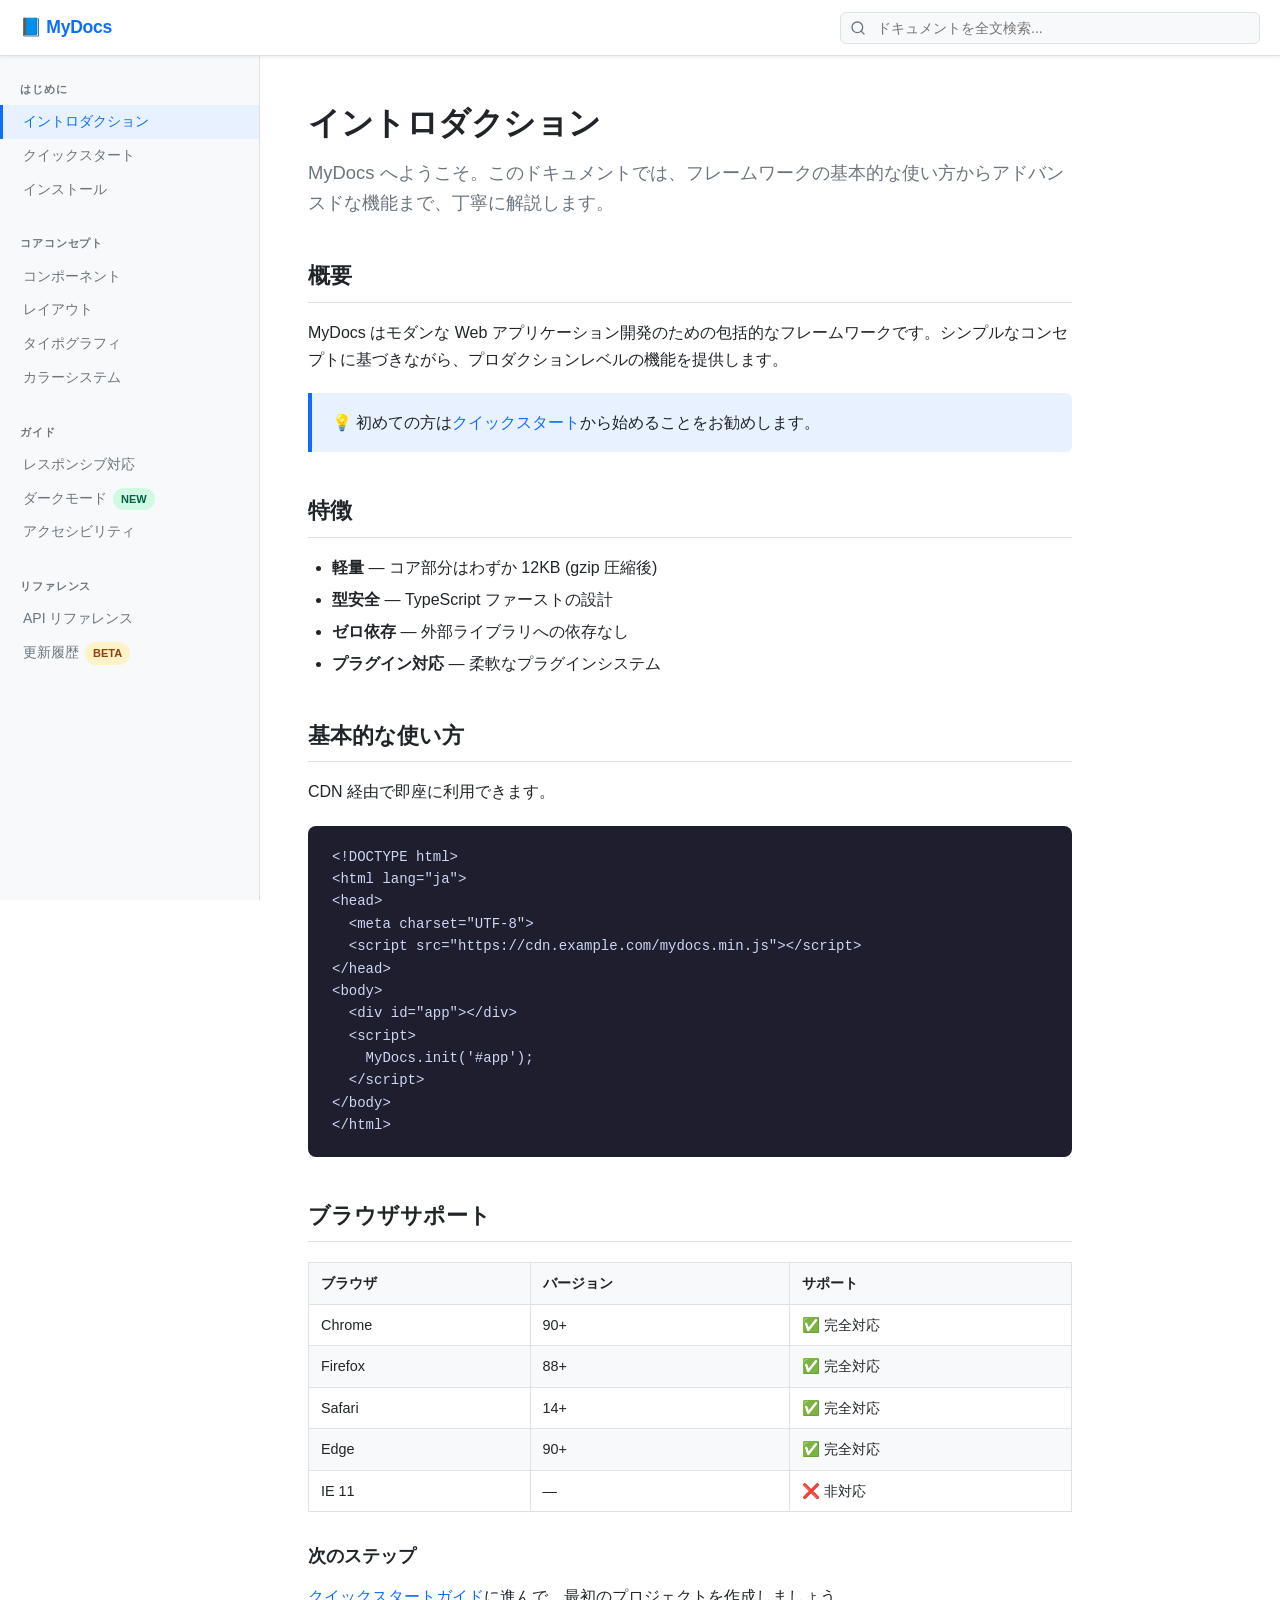
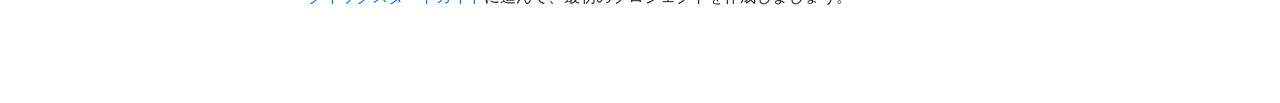
==== index.html @ c3c31c15 "index.html" ====
<!doctype html>
<html lang="ja">
  <head>
    <meta charset="UTF-8" />
    <meta name="viewport" content="width=device-width, initial-scale=1.0" />
    <title>ドキュメント</title>
    <style>
      *,
      *::before,
      *::after {
        box-sizing: border-box;
        margin: 0;
        padding: 0;
      }

      :root {
        --sidebar-width: 260px;
        --topbar-height: 56px;
        --color-bg: #ffffff;
        --color-bg-sidebar: #f8f9fa;
        --color-border: #dee2e6;
        --color-text: #212529;
        --color-text-muted: #6c757d;
        --color-accent: #0d6efd;
        --color-accent-light: #e7f1ff;
        --color-accent-hover: #0a58ca;
        --color-link: #0d6efd;
        --color-heading: #212529;
        --color-code-bg: #f1f3f5;
        --color-code-text: #d63384;
        --color-pre-bg: #1e1e2e;
        --color-pre-text: #cdd6f4;
        --color-blockquote-border: #0d6efd;
        --color-blockquote-bg: #e7f1ff;
        --shadow-sm: 0 1px 3px rgba(0, 0, 0, 0.08);
      }

      @media (prefers-color-scheme: dark) {
        :root {
          --color-bg: #1a1b1e;
          --color-bg-sidebar: #141517;
          --color-border: #2d2f33;
          --color-text: #c9d1d9;
          --color-text-muted: #8b949e;
          --color-accent: #4da3ff;
          --color-accent-light: #1c2d42;
          --color-accent-hover: #79bbff;
          --color-link: #4da3ff;
          --color-heading: #f0f6fc;
          --color-code-bg: #2d2f33;
          --color-code-text: #f778ba;
          --color-blockquote-border: #4da3ff;
          --color-blockquote-bg: #1c2d42;
        }
      }

      html {
        scroll-behavior: smooth;
      }

      body {
        font-family:
          -apple-system, BlinkMacSystemFont, "Segoe UI", Roboto,
          "Helvetica Neue", Arial, sans-serif;
        font-size: 16px;
        line-height: 1.7;
        color: var(--color-text);
        background: var(--color-bg);
      }

      /* ===== TOP NAV ===== */
      .topbar {
        position: fixed;
        top: 0;
        left: 0;
        right: 0;
        height: var(--topbar-height);
        background: var(--color-bg);
        border-bottom: 1px solid var(--color-border);
        display: flex;
        align-items: center;
        padding: 0 1.25rem;
        gap: 1rem;
        z-index: 1000;
        box-shadow: var(--shadow-sm);
      }

      .topbar-brand {
        font-size: 1.1rem;
        font-weight: 700;
        color: var(--color-accent);
        text-decoration: none;
        letter-spacing: -0.3px;
        white-space: nowrap;
      }

      .topbar-search {
        flex: 1;
        max-width: 420px;
        margin-left: auto;
        position: relative;
        display: flex;
        align-items: center;
        gap: 0;
      }

      .topbar-search input {
        width: 100%;
        height: 32px;
        padding: 0 12px 0 36px;
        border: 1px solid var(--color-border);
        border-radius: 6px;
        background: var(--color-bg-sidebar);
        color: var(--color-text);
        font-size: 14px;
        outline: none;
        transition: border-color 0.15s;
        box-sizing: border-box;
      }

      .topbar-search:has(#search-controls.visible) input {
        border-radius: 6px 0 0 6px;
      }

      .topbar-search input:focus {
        border-color: var(--color-accent);
      }

      .topbar-search > svg {
        position: absolute;
        left: 10px;
        top: 50%;
        transform: translateY(-50%);
        width: 16px;
        height: 16px;
        fill: none;
        stroke: var(--color-text-muted);
        stroke-width: 2;
        stroke-linecap: round;
        pointer-events: none;
      }

      .search-count {
        display: none;
        font-size: 12px;
        color: var(--color-text-muted);
        white-space: nowrap;
        padding: 0 8px;
        min-width: 64px;
        height: 32px;
        line-height: 32px;
        text-align: center;
        border-right: 1px solid var(--color-border);
        flex-shrink: 0;
      }

      .search-count.visible {
        display: flex;
        align-items: center;
        justify-content: center;
      }
      .search-count.no-match {
        color: #e74c3c;
      }

      .search-controls {
        display: none;
        flex-shrink: 0;
        align-items: center;
        border: 1px solid var(--color-border);
        border-left: none;
        border-radius: 0 6px 6px 0;
        background: var(--color-bg-sidebar);
        height: 32px;
        overflow: hidden;
      }

      .search-controls.visible {
        display: flex;
      }

      .search-nav-btn {
        background: none;
        border: none;
        cursor: pointer;
        color: var(--color-text-muted);
        width: 32px;
        min-width: 32px;
        max-width: 32px;
        height: 100%;
        display: flex;
        align-items: center;
        justify-content: center;
        flex-shrink: 0;
        box-sizing: border-box;
        transition:
          background 0.1s,
          color 0.1s;
      }

      .search-nav-btn:hover {
        background: var(--color-accent-light);
        color: var(--color-accent);
      }
      .search-nav-btn:disabled {
        opacity: 0.35;
        cursor: default;
      }
      .search-nav-btn:disabled:hover {
        background: none;
        color: var(--color-text-muted);
      }
      .search-nav-btn svg {
        width: 14px;
        height: 14px;
        display: block;
      }

      .search-clear-btn {
        background: none;
        border: none;
        cursor: pointer;
        color: var(--color-text-muted);
        width: 30px;
        height: 100%;
        display: flex;
        align-items: center;
        justify-content: center;
        flex-shrink: 0;
        transition:
          background 0.1s,
          color 0.1s;
      }

      .search-clear-btn:hover {
        background: var(--color-accent-light);
        color: var(--color-accent);
      }
      .search-clear-btn svg {
        width: 13px;
        height: 13px;
        display: block;
      }

      mark.search-hit {
        background: #fff176;
        color: #000;
        border-radius: 2px;
        padding: 0 1px;
      }

      mark.search-hit.current {
        background: #ff9800;
        color: #000;
        outline: 2px solid #e65100;
        outline-offset: 1px;
      }

      @media (prefers-color-scheme: dark) {
        mark.search-hit {
          background: #665c00;
          color: #ffe082;
        }
        mark.search-hit.current {
          background: #bf6000;
          color: #fff;
          outline-color: #ff9800;
        }
      }

      .hamburger {
        display: none;
        background: none;
        border: none;
        cursor: pointer;
        padding: 6px;
        color: var(--color-text);
        border-radius: 6px;
      }

      .hamburger:hover {
        background: var(--color-accent-light);
      }

      .hamburger svg {
        width: 22px;
        height: 22px;
        display: block;
      }

      /* ===== OVERLAY ===== */
      .overlay {
        display: none;
        position: fixed;
        inset: 0;
        background: rgba(0, 0, 0, 0.4);
        z-index: 899;
      }

      .overlay.active {
        display: block;
      }

      /* ===== LAYOUT ===== */
      .layout {
        display: flex;
        margin-top: var(--topbar-height);
        min-height: calc(100vh - var(--topbar-height));
      }

      /* ===== SIDEBAR ===== */
      .sidebar {
        width: var(--sidebar-width);
        flex-shrink: 0;
        position: fixed;
        top: var(--topbar-height);
        bottom: 0;
        left: 0;
        overflow-y: auto;
        background: var(--color-bg-sidebar);
        border-right: 1px solid var(--color-border);
        padding: 1.5rem 0 2rem;
        z-index: 900;
        transition: transform 0.25s ease;
      }

      .sidebar::-webkit-scrollbar {
        width: 4px;
      }
      .sidebar::-webkit-scrollbar-thumb {
        background: var(--color-border);
        border-radius: 4px;
      }

      .sidebar-section {
        margin-bottom: 1.75rem;
      }

      .sidebar-title {
        font-size: 11px;
        font-weight: 700;
        letter-spacing: 0.08em;
        text-transform: uppercase;
        color: var(--color-text-muted);
        padding: 0 1.25rem;
        margin-bottom: 0.4rem;
      }

      .sidebar-nav {
        list-style: none;
      }

      .sidebar-nav a {
        display: block;
        padding: 5px 1.25rem;
        font-size: 14px;
        color: var(--color-text-muted);
        text-decoration: none;
        border-left: 3px solid transparent;
        transition:
          color 0.12s,
          background 0.12s,
          border-color 0.12s;
      }

      .sidebar-nav a:hover {
        color: var(--color-text);
        background: rgba(13, 110, 253, 0.06);
      }

      .sidebar-nav a.active {
        color: var(--color-accent);
        border-left-color: var(--color-accent);
        background: var(--color-accent-light);
        font-weight: 500;
      }

      /* ===== MAIN CONTENT ===== */
      .main {
        margin-left: var(--sidebar-width);
        flex: 1;
        min-width: 0;
        padding: 2.5rem 3rem 4rem;
        max-width: 860px;
      }

      /* ===== CONTENT TYPOGRAPHY ===== */
      .content h1 {
        font-size: 2rem;
        font-weight: 700;
        color: var(--color-heading);
        margin-bottom: 0.5rem;
        letter-spacing: -0.5px;
      }

      .content .lead {
        font-size: 1.15rem;
        color: var(--color-text-muted);
        margin-bottom: 2rem;
        line-height: 1.6;
      }

      .content h2 {
        font-size: 1.4rem;
        font-weight: 700;
        color: var(--color-heading);
        margin-top: 2.5rem;
        margin-bottom: 1rem;
        padding-bottom: 0.4rem;
        border-bottom: 1px solid var(--color-border);
      }

      .content h3 {
        font-size: 1.15rem;
        font-weight: 600;
        color: var(--color-heading);
        margin-top: 1.75rem;
        margin-bottom: 0.75rem;
      }

      .content p {
        margin-bottom: 1rem;
      }

      .content a {
        color: var(--color-link);
        text-decoration: none;
      }

      .content a:hover {
        text-decoration: underline;
      }

      .content code {
        font-family:
          "SFMono-Regular", Consolas, "Liberation Mono", Menlo, monospace;
        font-size: 0.875em;
        background: var(--color-code-bg);
        color: var(--color-code-text);
        padding: 2px 5px;
        border-radius: 4px;
      }

      .content pre {
        background: var(--color-pre-bg);
        color: var(--color-pre-text);
        border-radius: 8px;
        padding: 1.25rem 1.5rem;
        overflow-x: auto;
        margin: 1.25rem 0;
        font-size: 0.875rem;
        line-height: 1.6;
      }

      .content pre code {
        background: none;
        color: inherit;
        padding: 0;
        font-size: inherit;
      }

      .content ul,
      .content ol {
        padding-left: 1.5rem;
        margin-bottom: 1rem;
      }

      .content li {
        margin-bottom: 0.3rem;
      }

      .content blockquote {
        border-left: 4px solid var(--color-blockquote-border);
        background: var(--color-blockquote-bg);
        padding: 1rem 1.25rem;
        border-radius: 0 6px 6px 0;
        margin: 1.25rem 0;
        color: var(--color-text);
      }

      .content table {
        width: 100%;
        border-collapse: collapse;
        margin: 1.25rem 0;
        font-size: 0.9rem;
      }

      .content th {
        background: var(--color-bg-sidebar);
        border: 1px solid var(--color-border);
        padding: 8px 12px;
        text-align: left;
        font-weight: 600;
      }

      .content td {
        border: 1px solid var(--color-border);
        padding: 8px 12px;
      }

      .content tr:nth-child(even) td {
        background: var(--color-bg-sidebar);
      }

      .badge {
        display: inline-block;
        font-size: 11px;
        font-weight: 700;
        padding: 2px 8px;
        border-radius: 20px;
        vertical-align: middle;
        margin-left: 6px;
      }

      .badge-new {
        background: #d1fae5;
        color: #065f46;
      }
      .badge-beta {
        background: #fef3c7;
        color: #92400e;
      }
      .badge-deprecated {
        background: #fee2e2;
        color: #991b1b;
      }

      @media (prefers-color-scheme: dark) {
        .badge-new {
          background: #064e3b;
          color: #6ee7b7;
        }
        .badge-beta {
          background: #78350f;
          color: #fcd34d;
        }
        .badge-deprecated {
          background: #7f1d1d;
          color: #fca5a5;
        }
      }

      /* ===== ARTICLE SECTIONS ===== */
      .article-section {
        display: none;
      }
      .article-section.active {
        display: block;
      }

      /* ===== RESPONSIVE ===== */
      @media (max-width: 992px) {
        .main {
          padding: 2rem 1.5rem 3rem;
        }
      }

      @media (max-width: 768px) {
        .hamburger {
          display: flex;
        }

        .sidebar {
          transform: translateX(-100%);
        }

        .sidebar.open {
          transform: translateX(0);
          box-shadow: 4px 0 20px rgba(0, 0, 0, 0.15);
        }

        .main {
          margin-left: 0;
          padding: 1.5rem 1.25rem 3rem;
        }

        .topbar-search {
          display: none;
        }

        .content h1 {
          font-size: 1.6rem;
        }
      }

      /* ===== SCROLL TO TOP ===== */
      .scroll-top {
        position: fixed;
        bottom: 2rem;
        right: 2rem;
        width: 40px;
        height: 40px;
        background: var(--color-accent);
        color: #fff;
        border: none;
        border-radius: 50%;
        cursor: pointer;
        display: flex;
        align-items: center;
        justify-content: center;
        opacity: 0;
        pointer-events: none;
        transition: opacity 0.2s;
        z-index: 500;
      }

      .scroll-top.visible {
        opacity: 1;
        pointer-events: auto;
      }
      .scroll-top:hover {
        background: var(--color-accent-hover);
      }
      .scroll-top svg {
        width: 18px;
        height: 18px;
      }
    </style>
  </head>
  <body>
    <!-- TOP NAV -->
    <header class="topbar">
      <button class="hamburger" id="hamburger" aria-label="メニューを開く">
        <svg
          viewBox="0 0 24 24"
          fill="none"
          stroke="currentColor"
          stroke-width="2"
          stroke-linecap="round"
        >
          <line x1="3" y1="6" x2="21" y2="6" />
          <line x1="3" y1="12" x2="21" y2="12" />
          <line x1="3" y1="18" x2="21" y2="18" />
        </svg>
      </button>
      <a
        href="#"
        class="topbar-brand"
        onclick="
          navigate('introduction');
          return false;
        "
        >📘 MyDocs</a
      >
      <div class="topbar-search">
        <svg viewBox="0 0 24 24">
          <circle cx="11" cy="11" r="8" />
          <line x1="21" y1="21" x2="16.65" y2="16.65" />
        </svg>
        <input
          type="text"
          placeholder="ドキュメントを全文検索..."
          id="search-input"
          autocomplete="off"
        />
        <div class="search-controls" id="search-controls">
          <span class="search-count" id="search-count"></span>
          <button class="search-nav-btn" id="search-prev" title="前へ" disabled>
            <svg
              viewBox="0 0 24 24"
              fill="none"
              stroke="currentColor"
              stroke-width="2.5"
              stroke-linecap="round"
              stroke-linejoin="round"
            >
              <polyline points="15 18 9 12 15 6" />
            </svg>
          </button>
          <span
            style="
              width: 1px;
              background: var(--color-border);
              align-self: stretch;
              flex-shrink: 0;
            "
          ></span>
          <button class="search-nav-btn" id="search-next" title="次へ" disabled>
            <svg
              viewBox="0 0 24 24"
              fill="none"
              stroke="currentColor"
              stroke-width="2.5"
              stroke-linecap="round"
              stroke-linejoin="round"
            >
              <polyline points="9 18 15 12 9 6" />
            </svg>
          </button>
          <button class="search-clear-btn" id="search-clear" title="クリア">
            <svg
              viewBox="0 0 24 24"
              fill="none"
              stroke="currentColor"
              stroke-width="2.5"
              stroke-linecap="round"
            >
              <line x1="18" y1="6" x2="6" y2="18" />
              <line x1="6" y1="6" x2="18" y2="18" />
            </svg>
          </button>
        </div>
      </div>
    </header>

    <div class="overlay" id="overlay"></div>

    <div class="layout">
      <!-- SIDEBAR -->
      <aside class="sidebar" id="sidebar">
        <div class="sidebar-section">
          <div class="sidebar-title">はじめに</div>
          <ul class="sidebar-nav" id="nav">
            <li>
              <a href="#" data-page="introduction" class="active"
                >イントロダクション</a
              >
            </li>
            <li><a href="#" data-page="quickstart">クイックスタート</a></li>
            <li><a href="#" data-page="installation">インストール</a></li>
          </ul>
        </div>

        <div class="sidebar-section">
          <div class="sidebar-title">コアコンセプト</div>
          <ul class="sidebar-nav">
            <li><a href="#" data-page="components">コンポーネント</a></li>
            <li><a href="#" data-page="layout">レイアウト</a></li>
            <li><a href="#" data-page="typography">タイポグラフィ</a></li>
            <li><a href="#" data-page="colors">カラーシステム</a></li>
          </ul>
        </div>

        <div class="sidebar-section">
          <div class="sidebar-title">ガイド</div>
          <ul class="sidebar-nav">
            <li><a href="#" data-page="responsive">レスポンシブ対応</a></li>
            <li>
              <a href="#" data-page="darkmode"
                >ダークモード<span class="badge badge-new">NEW</span></a
              >
            </li>
            <li><a href="#" data-page="accessibility">アクセシビリティ</a></li>
          </ul>
        </div>

        <div class="sidebar-section">
          <div class="sidebar-title">リファレンス</div>
          <ul class="sidebar-nav">
            <li><a href="#" data-page="api">API リファレンス</a></li>
            <li>
              <a href="#" data-page="changelog"
                >更新履歴<span class="badge badge-beta">BETA</span></a
              >
            </li>
          </ul>
        </div>
      </aside>

      <!-- MAIN CONTENT -->
      <main class="main">
        <div class="content">
          <!-- イントロダクション -->
          <div class="article-section active" id="page-introduction">
            <h1>イントロダクション</h1>
            <p class="lead">
              MyDocs
              へようこそ。このドキュメントでは、フレームワークの基本的な使い方からアドバンスドな機能まで、丁寧に解説します。
            </p>

            <h2>概要</h2>
            <p>
              MyDocs はモダンな Web
              アプリケーション開発のための包括的なフレームワークです。シンプルなコンセプトに基づきながら、プロダクションレベルの機能を提供します。
            </p>
            <blockquote>
              💡 初めての方は<a href="#" data-link="quickstart"
                >クイックスタート</a
              >から始めることをお勧めします。
            </blockquote>

            <h2>特徴</h2>
            <ul>
              <li>
                <strong>軽量</strong> — コア部分はわずか 12KB (gzip 圧縮後)
              </li>
              <li><strong>型安全</strong> — TypeScript ファーストの設計</li>
              <li><strong>ゼロ依存</strong> — 外部ライブラリへの依存なし</li>
              <li>
                <strong>プラグイン対応</strong> — 柔軟なプラグインシステム
              </li>
            </ul>

            <h2>基本的な使い方</h2>
            <p>CDN 経由で即座に利用できます。</p>
            <pre><code>&lt;!DOCTYPE html&gt;
&lt;html lang="ja"&gt;
&lt;head&gt;
  &lt;meta charset="UTF-8"&gt;
  &lt;script src="https://cdn.example.com/mydocs.min.js"&gt;&lt;/script&gt;
&lt;/head&gt;
&lt;body&gt;
  &lt;div id="app"&gt;&lt;/div&gt;
  &lt;script&gt;
    MyDocs.init('#app');
  &lt;/script&gt;
&lt;/body&gt;
&lt;/html&gt;</code></pre>

            <h2>ブラウザサポート</h2>
            <table>
              <thead>
                <tr>
                  <th>ブラウザ</th>
                  <th>バージョン</th>
                  <th>サポート</th>
                </tr>
              </thead>
              <tbody>
                <tr>
                  <td>Chrome</td>
                  <td>90+</td>
                  <td>✅ 完全対応</td>
                </tr>
                <tr>
                  <td>Firefox</td>
                  <td>88+</td>
                  <td>✅ 完全対応</td>
                </tr>
                <tr>
                  <td>Safari</td>
                  <td>14+</td>
                  <td>✅ 完全対応</td>
                </tr>
                <tr>
                  <td>Edge</td>
                  <td>90+</td>
                  <td>✅ 完全対応</td>
                </tr>
                <tr>
                  <td>IE 11</td>
                  <td>—</td>
                  <td>❌ 非対応</td>
                </tr>
              </tbody>
            </table>

            <h3>次のステップ</h3>
            <p>
              <a href="#" data-link="quickstart">クイックスタートガイド</a
              >に進んで、最初のプロジェクトを作成しましょう。
            </p>
          </div>

          <!-- クイックスタート -->
          <div class="article-section" id="page-quickstart">
            <h1>クイックスタート</h1>
            <p class="lead">5分で最初のアプリを動かしましょう。</p>

            <h2>Step 1: インストール</h2>
            <pre><code>npm install mydocs</code></pre>

            <h2>Step 2: 初期化</h2>
            <pre><code>import { MyDocs } from 'mydocs';

const app = new MyDocs({
  target: '#app',
  theme: 'light',
  debug: false,
});</code></pre>

            <h2>Step 3: 動作確認</h2>
            <p>
              ブラウザで <code>http://localhost:3000</code> を開いてください。
            </p>
            <blockquote>
              🎉 おめでとうございます！最初のアプリが完成しました。
            </blockquote>
          </div>

          <!-- インストール -->
          <div class="article-section" id="page-installation">
            <h1>インストール</h1>
            <p class="lead">複数の方法でインストールできます。</p>

            <h2>npm / yarn / pnpm</h2>
            <pre><code># npm
npm install mydocs

# yarn
yarn add mydocs

# pnpm
pnpm add mydocs</code></pre>

            <h2>CDN</h2>
            <pre><code>&lt;script src="https://cdn.example.com/<a href="/cdn-cgi/l/email-protection" class="__cf_email__" data-cfemail="e38e9a878c8090a3d1cdd3cdd3">[email&#160;protected]</a>/dist/mydocs.min.js"&gt;&lt;/script&gt;</code></pre>

            <h2>動作要件</h2>
            <ul>
              <li>Node.js 18.0 以上</li>
              <li>npm 9.0 以上 / yarn 3.0 以上</li>
            </ul>
          </div>

          <!-- コンポーネント -->
          <div class="article-section" id="page-components">
            <h1>コンポーネント</h1>
            <p class="lead">再利用可能な UI コンポーネント群を紹介します。</p>

            <h2>Button</h2>
            <pre><code>&lt;MyButton variant="primary" size="md"&gt;クリック&lt;/MyButton&gt;</code></pre>

            <h2>Card</h2>
            <pre><code>&lt;MyCard title="タイトル" shadow&gt;
  コンテンツ
&lt;/MyCard&gt;</code></pre>
          </div>

          <!-- レイアウト -->
          <div class="article-section" id="page-layout">
            <h1>レイアウト</h1>
            <p class="lead">
              フレキシブルなグリッドシステムで柔軟なレイアウトを実現します。
            </p>

            <h2>グリッド</h2>
            <p>12カラムのグリッドシステムを採用しています。</p>
            <pre><code>&lt;Grid cols={12} gap={4}&gt;
  &lt;Col span={6}&gt;左&lt;/Col&gt;
  &lt;Col span={6}&gt;右&lt;/Col&gt;
&lt;/Grid&gt;</code></pre>

            <h2>Flexbox ユーティリティ</h2>
            <pre><code>&lt;Flex align="center" justify="between"&gt;
  ...
&lt;/Flex&gt;</code></pre>
          </div>

          <!-- タイポグラフィ -->
          <div class="article-section" id="page-typography">
            <h1>タイポグラフィ</h1>
            <p class="lead">読みやすく美しいタイポグラフィシステムです。</p>

            <h2>見出し</h2>
            <p>
              <code>h1</code> から
              <code>h6</code> まで、一貫したスケールが設定されています。
            </p>

            <h2>フォントサイズ</h2>
            <table>
              <thead>
                <tr>
                  <th>クラス</th>
                  <th>サイズ</th>
                </tr>
              </thead>
              <tbody>
                <tr>
                  <td><code>text-xs</code></td>
                  <td>12px</td>
                </tr>
                <tr>
                  <td><code>text-sm</code></td>
                  <td>14px</td>
                </tr>
                <tr>
                  <td><code>text-base</code></td>
                  <td>16px</td>
                </tr>
                <tr>
                  <td><code>text-lg</code></td>
                  <td>18px</td>
                </tr>
                <tr>
                  <td><code>text-xl</code></td>
                  <td>20px</td>
                </tr>
              </tbody>
            </table>
          </div>

          <!-- カラーシステム -->
          <div class="article-section" id="page-colors">
            <h1>カラーシステム</h1>
            <p class="lead">一貫性のあるデザインを実現するカラーパレット。</p>

            <h2>プライマリカラー</h2>
            <ul>
              <li><code>primary</code> — メインアクションに使用</li>
              <li><code>secondary</code> — サブアクションに使用</li>
              <li><code>accent</code> — 強調表示に使用</li>
            </ul>

            <h2>セマンティックカラー</h2>
            <ul>
              <li><code>success</code> — 成功・完了の状態</li>
              <li><code>warning</code> — 注意が必要な状態</li>
              <li><code>danger</code> — エラー・危険な状態</li>
              <li><code>info</code> — 情報・通知</li>
            </ul>
          </div>

          <!-- レスポンシブ -->
          <div class="article-section" id="page-responsive">
            <h1>レスポンシブ対応</h1>
            <p class="lead">
              モバイルファーストのブレークポイントシステムで、あらゆるデバイスに対応します。
            </p>

            <h2>ブレークポイント</h2>
            <table>
              <thead>
                <tr>
                  <th>名前</th>
                  <th>幅</th>
                  <th>接頭辞</th>
                </tr>
              </thead>
              <tbody>
                <tr>
                  <td>xs</td>
                  <td>〜 479px</td>
                  <td>—</td>
                </tr>
                <tr>
                  <td>sm</td>
                  <td>480px〜</td>
                  <td><code>sm:</code></td>
                </tr>
                <tr>
                  <td>md</td>
                  <td>768px〜</td>
                  <td><code>md:</code></td>
                </tr>
                <tr>
                  <td>lg</td>
                  <td>1024px〜</td>
                  <td><code>lg:</code></td>
                </tr>
                <tr>
                  <td>xl</td>
                  <td>1280px〜</td>
                  <td><code>xl:</code></td>
                </tr>
              </tbody>
            </table>

            <h2>使用例</h2>
            <pre><code>&lt;div class="w-full md:w-1/2 lg:w-1/3"&gt;
  レスポンシブなカラム
&lt;/div&gt;</code></pre>
          </div>

          <!-- ダークモード -->
          <div class="article-section" id="page-darkmode">
            <h1>ダークモード <span class="badge badge-new">NEW</span></h1>
            <p class="lead">OS 設定と連動したダークモードをサポートします。</p>

            <h2>自動切り替え</h2>
            <p>
              <code>prefers-color-scheme</code> メディアクエリを使って、OS
              の設定に自動的に追従します。
            </p>
            <pre><code>@media (prefers-color-scheme: dark) {
  :root {
    --color-bg: #1a1b1e;
    --color-text: #c9d1d9;
  }
}</code></pre>

            <h2>手動切り替え</h2>
            <pre><code>MyDocs.setTheme('dark');  // ダーク
MyDocs.setTheme('light'); // ライト
MyDocs.setTheme('auto');  // OS 設定に追従</code></pre>
          </div>

          <!-- アクセシビリティ -->
          <div class="article-section" id="page-accessibility">
            <h1>アクセシビリティ</h1>
            <p class="lead">
              WCAG 2.1 AA 準拠のアクセシブルなコンポーネントを提供します。
            </p>

            <h2>キーボードナビゲーション</h2>
            <p>すべてのインタラクティブ要素はキーボードで操作できます。</p>

            <h2>ARIA 属性</h2>
            <pre><code>&lt;button aria-label="閉じる" aria-expanded="false"&gt;
  &lt;Icon name="close" aria-hidden="true" /&gt;
&lt;/button&gt;</code></pre>

            <h2>フォーカス管理</h2>
            <p>
              モーダルやドロワーを開いた際に、適切なフォーカス管理が自動的に行われます。
            </p>
          </div>

          <!-- API リファレンス -->
          <div class="article-section" id="page-api">
            <h1>API リファレンス</h1>
            <p class="lead">全 API の詳細なリファレンスです。</p>

            <h2><code>MyDocs.init(selector, options)</code></h2>
            <p>アプリケーションを初期化します。</p>
            <table>
              <thead>
                <tr>
                  <th>パラメータ</th>
                  <th>型</th>
                  <th>説明</th>
                </tr>
              </thead>
              <tbody>
                <tr>
                  <td><code>selector</code></td>
                  <td><code>string</code></td>
                  <td>マウント先の CSS セレクタ</td>
                </tr>
                <tr>
                  <td><code>options</code></td>
                  <td><code>Options</code></td>
                  <td>設定オブジェクト（任意）</td>
                </tr>
              </tbody>
            </table>

            <h2><code>MyDocs.setTheme(theme)</code></h2>
            <p>テーマを変更します。</p>
            <pre><code>MyDocs.setTheme('dark' | 'light' | 'auto')</code></pre>

            <h2><code>MyDocs.destroy()</code></h2>
            <p>インスタンスを破棄し、イベントリスナーを解除します。</p>
          </div>

          <!-- 更新履歴 -->
          <div class="article-section" id="page-changelog">
            <h1>更新履歴 <span class="badge badge-beta">BETA</span></h1>
            <p class="lead">バージョンごとの変更内容をまとめています。</p>

            <h2>v2.1.0 — 2025-03-15</h2>
            <ul>
              <li>ダークモードの自動切り替えに対応</li>
              <li><code>setTheme()</code> API を追加</li>
              <li>パフォーマンスを 20% 改善</li>
            </ul>

            <h2>v2.0.0 — 2025-01-10</h2>
            <ul>
              <li>TypeScript 完全対応</li>
              <li>プラグインシステムの刷新</li>
              <li>IE 11 サポートを終了</li>
            </ul>

            <h2>v1.9.3 — 2024-11-22</h2>
            <ul>
              <li>セキュリティパッチの適用</li>
              <li>バグ修正 3件</li>
            </ul>
          </div>
        </div>
        <!-- /.content -->
      </main>
    </div>

    <!-- スクロールトップボタン -->
    <button class="scroll-top" id="scroll-top" aria-label="ページトップへ">
      <svg
        viewBox="0 0 24 24"
        fill="none"
        stroke="currentColor"
        stroke-width="2.5"
        stroke-linecap="round"
        stroke-linejoin="round"
      >
        <polyline points="18 15 12 9 6 15" />
      </svg>
    </button>

    <script>
      const sidebar = document.getElementById("sidebar");
      const overlay = document.getElementById("overlay");
      const hamburger = document.getElementById("hamburger");
      const scrollTopBtn = document.getElementById("scroll-top");
      const searchInput = document.getElementById("search-input");
      const searchControls = document.getElementById("search-controls");
      const searchCount = document.getElementById("search-count");
      const searchPrev = document.getElementById("search-prev");
      const searchNext = document.getElementById("search-next");
      const searchClear = document.getElementById("search-clear");

      // ===== ハンバーガーメニュー =====
      hamburger.addEventListener("click", () => {
        sidebar.classList.toggle("open");
        overlay.classList.toggle("active");
      });

      overlay.addEventListener("click", closeSidebar);

      function closeSidebar() {
        sidebar.classList.remove("open");
        overlay.classList.remove("active");
      }

      // ===== 各ページの元HTMLを保存 =====
      const pageOriginals = {};
      document.querySelectorAll(".article-section").forEach((sec) => {
        pageOriginals[sec.id] = sec.innerHTML;
      });

      // ===== ナビゲーション =====
      function navigate(page) {
        clearSearch();
        document
          .querySelectorAll(".article-section")
          .forEach((s) => s.classList.remove("active"));
        document
          .querySelectorAll(".sidebar-nav a")
          .forEach((a) => a.classList.remove("active"));
        const section = document.getElementById("page-" + page);
        if (section) section.classList.add("active");
        const link = document.querySelector(
          '.sidebar-nav a[data-page="' + page + '"]',
        );
        if (link) link.classList.add("active");
        window.scrollTo({ top: 0, behavior: "smooth" });
        closeSidebar();
      }

      document.addEventListener("click", (e) => {
        if (e.target.closest("#search-controls")) return;
        const link = e.target.closest("[data-page]");
        if (link) {
          e.preventDefault();
          navigate(link.dataset.page);
          return;
        }
        const inlineLink = e.target.closest("[data-link]");
        if (inlineLink) {
          e.preventDefault();
          navigate(inlineLink.dataset.link);
        }
      });

      // ===== スクロールトップ =====
      window.addEventListener("scroll", () => {
        scrollTopBtn.classList.toggle("visible", window.scrollY > 300);
      });
      scrollTopBtn.addEventListener("click", () => {
        window.scrollTo({ top: 0, behavior: "smooth" });
      });

      // ===== 全文検索 =====
      let allHits = [];
      let currentHit = -1;

      function escapeRegex(str) {
        return str.replace(/[.*+?^${}()|[\]\\]/g, "\\$&");
      }

      function highlightInNode(node, regex) {
        if (node.nodeType === Node.TEXT_NODE) {
          const text = node.textContent;
          regex.lastIndex = 0;
          if (!regex.test(text)) return;
          regex.lastIndex = 0;
          const frag = document.createDocumentFragment();
          let last = 0,
            m;
          while ((m = regex.exec(text)) !== null) {
            if (m.index > last)
              frag.appendChild(
                document.createTextNode(text.slice(last, m.index)),
              );
            const mark = document.createElement("mark");
            mark.className = "search-hit";
            mark.textContent = m[0];
            frag.appendChild(mark);
            last = regex.lastIndex;
          }
          if (last < text.length)
            frag.appendChild(document.createTextNode(text.slice(last)));
          node.parentNode.replaceChild(frag, node);
          return;
        }
        if (node.nodeType === Node.ELEMENT_NODE) {
          const tag = node.tagName;
          if (
            tag === "MARK" ||
            tag === "SCRIPT" ||
            tag === "STYLE" ||
            tag === "PRE"
          )
            return;
          Array.from(node.childNodes).forEach((child) =>
            highlightInNode(child, regex),
          );
        }
      }

      function runSearch(q) {
        document.querySelectorAll(".article-section").forEach((sec) => {
          sec.innerHTML = pageOriginals[sec.id];
        });
        allHits = [];
        currentHit = -1;

        if (!q) {
          searchControls.classList.remove("visible");
          searchCount.classList.remove("visible");
          searchCount.classList.remove("no-match");
          return;
        }

        const regex = new RegExp(escapeRegex(q), "gi");
        document.querySelectorAll(".article-section").forEach((sec) => {
          highlightInNode(sec, regex);
        });

        allHits = Array.from(
          document.querySelectorAll(".article-section mark.search-hit"),
        );
        searchControls.classList.add("visible");
        searchCount.classList.add("visible");

        if (allHits.length === 0) {
          searchCount.textContent = "0件";
          searchCount.classList.add("no-match");
          searchPrev.disabled = true;
          searchNext.disabled = true;
        } else {
          searchCount.classList.remove("no-match");
          currentHit = 0;
          jumpTo(currentHit);
        }
      }

      function jumpTo(index) {
        if (!allHits.length) return;
        allHits.forEach((m) => m.classList.remove("current"));
        const mark = allHits[index];
        const section = mark.closest(".article-section");
        if (section && !section.classList.contains("active")) {
          document
            .querySelectorAll(".article-section")
            .forEach((s) => s.classList.remove("active"));
          document
            .querySelectorAll(".sidebar-nav a")
            .forEach((a) => a.classList.remove("active"));
          section.classList.add("active");
          const pageId = section.id.replace("page-", "");
          const navLink = document.querySelector(
            '.sidebar-nav a[data-page="' + pageId + '"]',
          );
          if (navLink) navLink.classList.add("active");
        }
        mark.classList.add("current");
        mark.scrollIntoView({ behavior: "smooth", block: "center" });
        searchCount.textContent = index + 1 + " / " + allHits.length + "件";
        searchCount.classList.remove("no-match");
        searchPrev.disabled = index <= 0;
        searchNext.disabled = index >= allHits.length - 1;
      }

      function clearSearch() {
        searchInput.value = "";
        document.querySelectorAll(".article-section").forEach((sec) => {
          sec.innerHTML = pageOriginals[sec.id];
        });
        allHits = [];
        currentHit = -1;
        searchControls.classList.remove("visible");
        searchCount.classList.remove("visible");
        searchCount.classList.remove("no-match");
      }

      let debounceTimer;
      searchInput.addEventListener("input", (e) => {
        clearTimeout(debounceTimer);
        debounceTimer = setTimeout(() => runSearch(e.target.value.trim()), 200);
      });

      searchInput.addEventListener("keydown", (e) => {
        if (e.key === "Enter") {
          e.preventDefault();
          if (e.shiftKey) {
            if (currentHit > 0) {
              currentHit--;
              jumpTo(currentHit);
            }
          } else {
            if (currentHit < allHits.length - 1) {
              currentHit++;
              jumpTo(currentHit);
            }
          }
        }
        if (e.key === "Escape") {
          clearSearch();
          searchInput.blur();
        }
      });

      searchNext.addEventListener("click", () => {
        if (currentHit < allHits.length - 1) {
          currentHit++;
          jumpTo(currentHit);
        }
      });
      searchPrev.addEventListener("click", () => {
        if (currentHit > 0) {
          currentHit--;
          jumpTo(currentHit);
        }
      });
      searchClear.addEventListener("click", () => {
        clearSearch();
        searchInput.focus();
      });
    </script>
  </body>
</html>
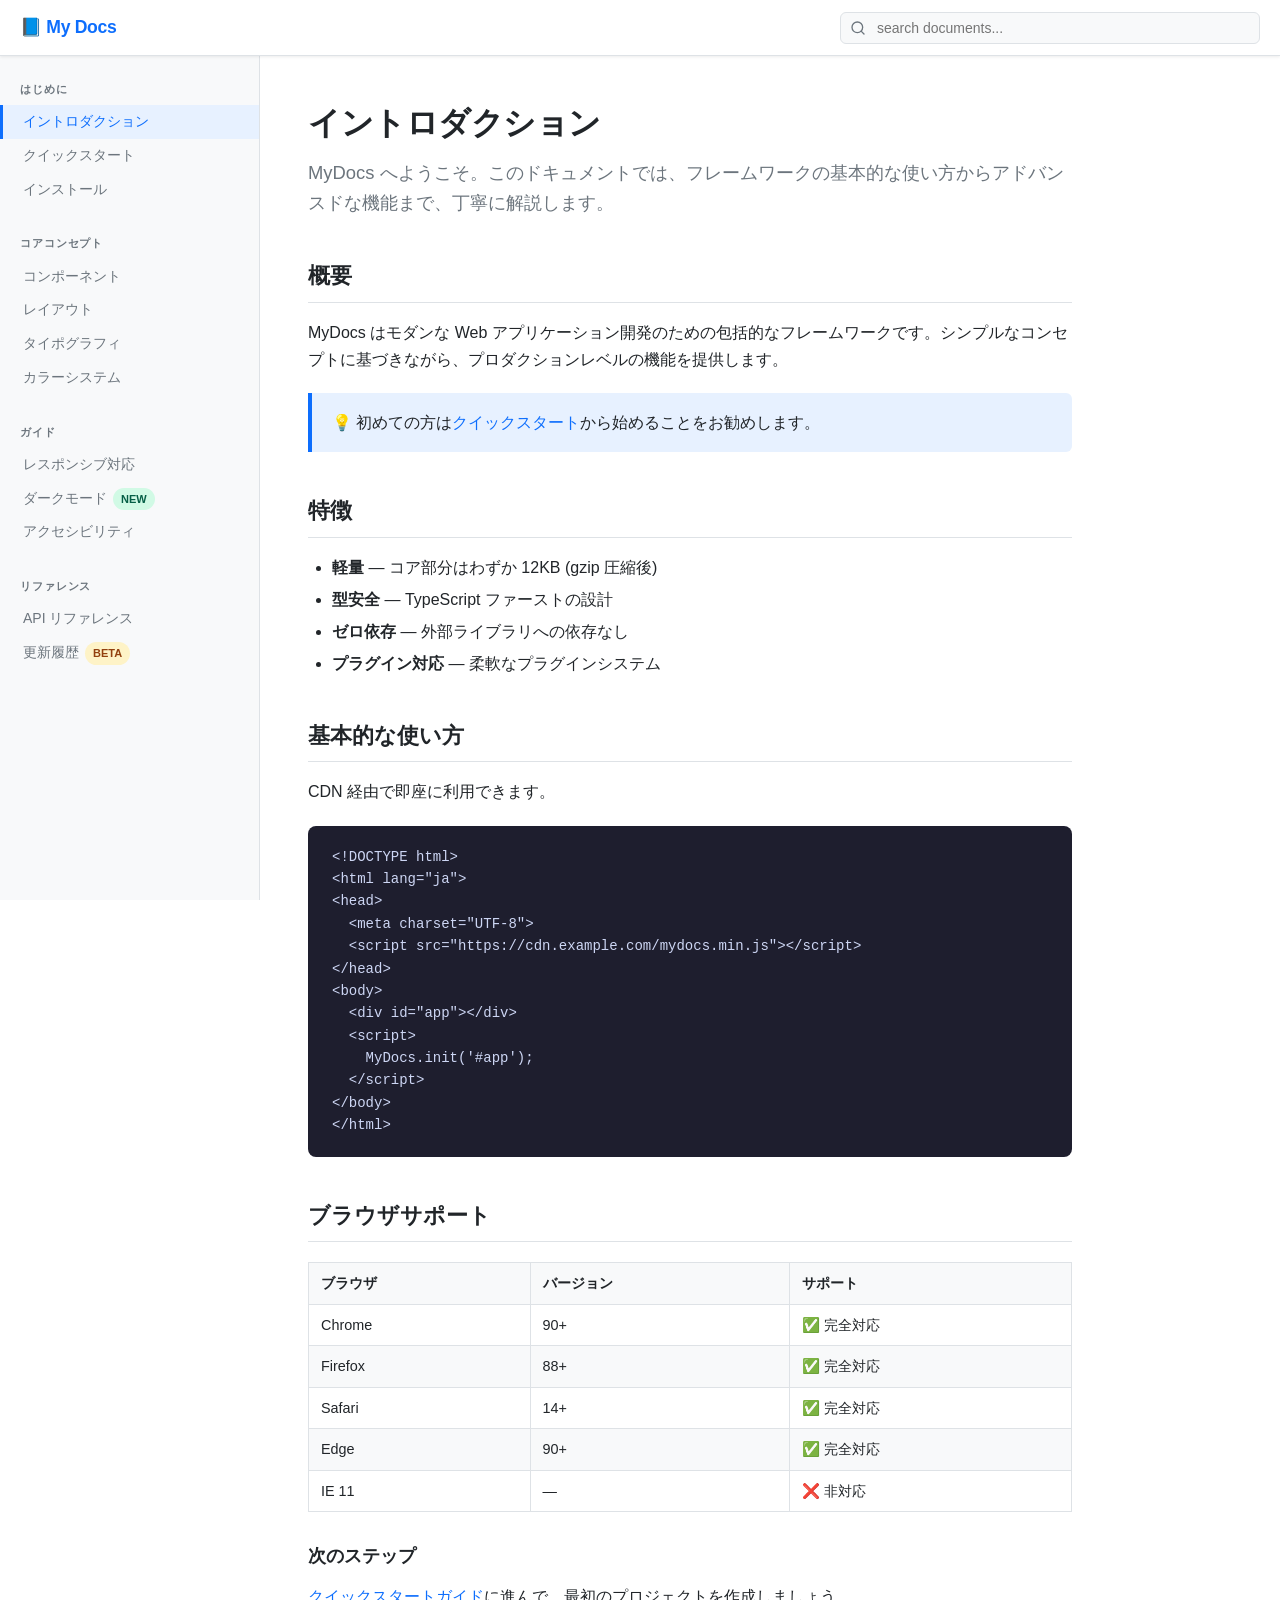
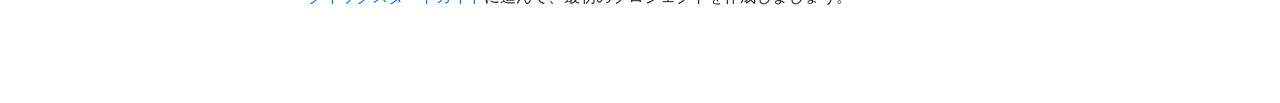
==== commit 64922aef: "add favicon" ====
--- a/index.html
+++ b/index.html
@@ -1,9 +1,10 @@
 <!doctype html>
-<html lang="ja">
+<html lang="en">
   <head>
     <meta charset="UTF-8" />
     <meta name="viewport" content="width=device-width, initial-scale=1.0" />
-    <title>ドキュメント</title>
+    <title>Yutaro Okuda</title>
+    <link rel="icon" type="image/svg+xml" href="favicon.svg" />
     <style>
       *,
       *::before,
@@ -640,7 +641,7 @@
           navigate('introduction');
           return false;
         "
-        >📘 MyDocs</a
+        >📘 My Docs</a
       >
       <div class="topbar-search">
         <svg viewBox="0 0 24 24">
@@ -649,7 +650,7 @@
         </svg>
         <input
           type="text"
-          placeholder="ドキュメントを全文検索..."
+          placeholder="search documents..."
           id="search-input"
           autocomplete="off"
         />
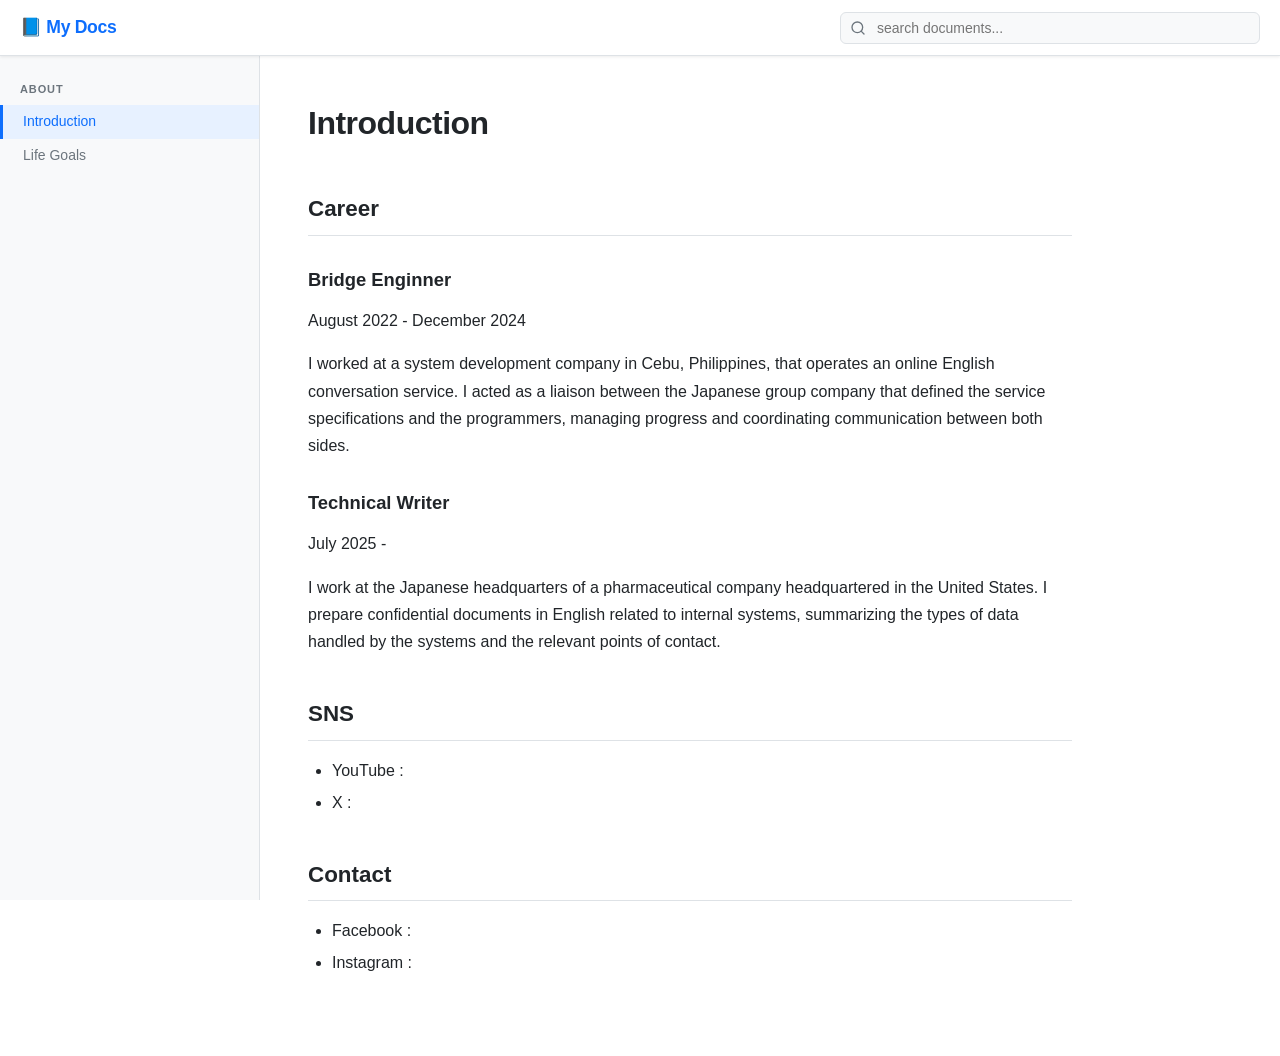
==== commit 721935cd: "introduction, life goals" ====
--- a/index.html
+++ b/index.html
@@ -710,50 +710,14 @@
       <!-- SIDEBAR -->
       <aside class="sidebar" id="sidebar">
         <div class="sidebar-section">
-          <div class="sidebar-title">はじめに</div>
+          <div class="sidebar-title">ABOUT</div>
           <ul class="sidebar-nav" id="nav">
             <li>
               <a href="#" data-page="introduction" class="active"
-                >イントロダクション</a
+                >Introduction</a
               >
             </li>
-            <li><a href="#" data-page="quickstart">クイックスタート</a></li>
-            <li><a href="#" data-page="installation">インストール</a></li>
-          </ul>
-        </div>
-
-        <div class="sidebar-section">
-          <div class="sidebar-title">コアコンセプト</div>
-          <ul class="sidebar-nav">
-            <li><a href="#" data-page="components">コンポーネント</a></li>
-            <li><a href="#" data-page="layout">レイアウト</a></li>
-            <li><a href="#" data-page="typography">タイポグラフィ</a></li>
-            <li><a href="#" data-page="colors">カラーシステム</a></li>
-          </ul>
-        </div>
-
-        <div class="sidebar-section">
-          <div class="sidebar-title">ガイド</div>
-          <ul class="sidebar-nav">
-            <li><a href="#" data-page="responsive">レスポンシブ対応</a></li>
-            <li>
-              <a href="#" data-page="darkmode"
-                >ダークモード<span class="badge badge-new">NEW</span></a
-              >
-            </li>
-            <li><a href="#" data-page="accessibility">アクセシビリティ</a></li>
-          </ul>
-        </div>
-
-        <div class="sidebar-section">
-          <div class="sidebar-title">リファレンス</div>
-          <ul class="sidebar-nav">
-            <li><a href="#" data-page="api">API リファレンス</a></li>
-            <li>
-              <a href="#" data-page="changelog"
-                >更新履歴<span class="badge badge-beta">BETA</span></a
-              >
-            </li>
+            <li><a href="#" data-page="goal">Life Goals</a></li>
           </ul>
         </div>
       </aside>
@@ -761,404 +725,68 @@
       <!-- MAIN CONTENT -->
       <main class="main">
         <div class="content">
-          <!-- イントロダクション -->
+          <!-- Introduction -->
           <div class="article-section active" id="page-introduction">
-            <h1>イントロダクション</h1>
-            <p class="lead">
-              MyDocs
-              へようこそ。このドキュメントでは、フレームワークの基本的な使い方からアドバンスドな機能まで、丁寧に解説します。
+            <h1>Introduction</h1>
+            <!-- Career -->
+            <h2>Career</h2>
+            <h3>Bridge Enginner</h3>
+            <p>August 2022 - December 2024</p>
+            <p>
+              I worked at a system development company in Cebu, Philippines,
+              that operates an online English conversation service. I acted as a
+              liaison between the Japanese group company that defined the
+              service specifications and the programmers, managing progress and
+              coordinating communication between both sides.
             </p>
-
-            <h2>概要</h2>
+            <h3>Technical Writer</h3>
+            <p>July 2025 -</p>
             <p>
-              MyDocs はモダンな Web
-              アプリケーション開発のための包括的なフレームワークです。シンプルなコンセプトに基づきながら、プロダクションレベルの機能を提供します。
+              I work at the Japanese headquarters of a pharmaceutical company
+              headquartered in the United States. I prepare confidential
+              documents in English related to internal systems, summarizing the
+              types of data handled by the systems and the relevant points of
+              contact.
             </p>
-            <blockquote>
-              💡 初めての方は<a href="#" data-link="quickstart"
-                >クイックスタート</a
-              >から始めることをお勧めします。
-            </blockquote>
-
-            <h2>特徴</h2>
+            <!-- SNS -->
+            <h2>SNS</h2>
             <ul>
-              <li>
-                <strong>軽量</strong> — コア部分はわずか 12KB (gzip 圧縮後)
-              </li>
-              <li><strong>型安全</strong> — TypeScript ファーストの設計</li>
-              <li><strong>ゼロ依存</strong> — 外部ライブラリへの依存なし</li>
-              <li>
-                <strong>プラグイン対応</strong> — 柔軟なプラグインシステム
-              </li>
+              <li>YouTube :</li>
+              <li>X :</li>
             </ul>
-
-            <h2>基本的な使い方</h2>
-            <p>CDN 経由で即座に利用できます。</p>
-            <pre><code>&lt;!DOCTYPE html&gt;
-&lt;html lang="ja"&gt;
-&lt;head&gt;
-  &lt;meta charset="UTF-8"&gt;
-  &lt;script src="https://cdn.example.com/mydocs.min.js"&gt;&lt;/script&gt;
-&lt;/head&gt;
-&lt;body&gt;
-  &lt;div id="app"&gt;&lt;/div&gt;
-  &lt;script&gt;
-    MyDocs.init('#app');
-  &lt;/script&gt;
-&lt;/body&gt;
-&lt;/html&gt;</code></pre>
-
-            <h2>ブラウザサポート</h2>
-            <table>
-              <thead>
-                <tr>
-                  <th>ブラウザ</th>
-                  <th>バージョン</th>
-                  <th>サポート</th>
-                </tr>
-              </thead>
-              <tbody>
-                <tr>
-                  <td>Chrome</td>
-                  <td>90+</td>
-                  <td>✅ 完全対応</td>
-                </tr>
-                <tr>
-                  <td>Firefox</td>
-                  <td>88+</td>
-                  <td>✅ 完全対応</td>
-                </tr>
-                <tr>
-                  <td>Safari</td>
-                  <td>14+</td>
-                  <td>✅ 完全対応</td>
-                </tr>
-                <tr>
-                  <td>Edge</td>
-                  <td>90+</td>
-                  <td>✅ 完全対応</td>
-                </tr>
-                <tr>
-                  <td>IE 11</td>
-                  <td>—</td>
-                  <td>❌ 非対応</td>
-                </tr>
-              </tbody>
-            </table>
-
-            <h3>次のステップ</h3>
+            <!-- Contact -->
+            <h2>Contact</h2>
+            <ul>
+              <li>Facebook :</li>
+              <li>Instagram :</li>
+            </ul>
+          </div>
+
+          <!-- Life Goals -->
+          <div class="article-section" id="page-goal">
+            <h1>Life Goals</h1>
+            <h2>Obtaining a Doctoral Degree</h2>
             <p>
-              <a href="#" data-link="quickstart">クイックスタートガイド</a
-              >に進んで、最初のプロジェクトを作成しましょう。
+              I would like to enroll at the Nara Institute of Science and
+              Technology, obtain a PhD in Computer Science, and acquire the
+              skills necessary to become a researcher.
+            </p>
+
+            <h2>Overseas Job Creation</h2>
+            <p>
+              I would like to start a business, expand it, and create jobs in
+              Cebu, Philippines.
             </p>
           </div>
 
-          <!-- クイックスタート -->
-          <div class="article-section" id="page-quickstart">
-            <h1>クイックスタート</h1>
-            <p class="lead">5分で最初のアプリを動かしましょう。</p>
-
-            <h2>Step 1: インストール</h2>
-            <pre><code>npm install mydocs</code></pre>
-
-            <h2>Step 2: 初期化</h2>
-            <pre><code>import { MyDocs } from 'mydocs';
-
-const app = new MyDocs({
-  target: '#app',
-  theme: 'light',
-  debug: false,
-});</code></pre>
-
-            <h2>Step 3: 動作確認</h2>
-            <p>
-              ブラウザで <code>http://localhost:3000</code> を開いてください。
-            </p>
-            <blockquote>
-              🎉 おめでとうございます！最初のアプリが完成しました。
-            </blockquote>
+          <!-- SNS -->
+          <div class="article-section" id="page-sns">
+            <h1>SNS</h1>
           </div>
 
-          <!-- インストール -->
-          <div class="article-section" id="page-installation">
-            <h1>インストール</h1>
-            <p class="lead">複数の方法でインストールできます。</p>
-
-            <h2>npm / yarn / pnpm</h2>
-            <pre><code># npm
-npm install mydocs
-
-# yarn
-yarn add mydocs
-
-# pnpm
-pnpm add mydocs</code></pre>
-
-            <h2>CDN</h2>
-            <pre><code>&lt;script src="https://cdn.example.com/<a href="/cdn-cgi/l/email-protection" class="__cf_email__" data-cfemail="e38e9a878c8090a3d1cdd3cdd3">[email&#160;protected]</a>/dist/mydocs.min.js"&gt;&lt;/script&gt;</code></pre>
-
-            <h2>動作要件</h2>
-            <ul>
-              <li>Node.js 18.0 以上</li>
-              <li>npm 9.0 以上 / yarn 3.0 以上</li>
-            </ul>
-          </div>
-
-          <!-- コンポーネント -->
-          <div class="article-section" id="page-components">
-            <h1>コンポーネント</h1>
-            <p class="lead">再利用可能な UI コンポーネント群を紹介します。</p>
-
-            <h2>Button</h2>
-            <pre><code>&lt;MyButton variant="primary" size="md"&gt;クリック&lt;/MyButton&gt;</code></pre>
-
-            <h2>Card</h2>
-            <pre><code>&lt;MyCard title="タイトル" shadow&gt;
-  コンテンツ
-&lt;/MyCard&gt;</code></pre>
-          </div>
-
-          <!-- レイアウト -->
-          <div class="article-section" id="page-layout">
-            <h1>レイアウト</h1>
-            <p class="lead">
-              フレキシブルなグリッドシステムで柔軟なレイアウトを実現します。
-            </p>
-
-            <h2>グリッド</h2>
-            <p>12カラムのグリッドシステムを採用しています。</p>
-            <pre><code>&lt;Grid cols={12} gap={4}&gt;
-  &lt;Col span={6}&gt;左&lt;/Col&gt;
-  &lt;Col span={6}&gt;右&lt;/Col&gt;
-&lt;/Grid&gt;</code></pre>
-
-            <h2>Flexbox ユーティリティ</h2>
-            <pre><code>&lt;Flex align="center" justify="between"&gt;
-  ...
-&lt;/Flex&gt;</code></pre>
-          </div>
-
-          <!-- タイポグラフィ -->
-          <div class="article-section" id="page-typography">
-            <h1>タイポグラフィ</h1>
-            <p class="lead">読みやすく美しいタイポグラフィシステムです。</p>
-
-            <h2>見出し</h2>
-            <p>
-              <code>h1</code> から
-              <code>h6</code> まで、一貫したスケールが設定されています。
-            </p>
-
-            <h2>フォントサイズ</h2>
-            <table>
-              <thead>
-                <tr>
-                  <th>クラス</th>
-                  <th>サイズ</th>
-                </tr>
-              </thead>
-              <tbody>
-                <tr>
-                  <td><code>text-xs</code></td>
-                  <td>12px</td>
-                </tr>
-                <tr>
-                  <td><code>text-sm</code></td>
-                  <td>14px</td>
-                </tr>
-                <tr>
-                  <td><code>text-base</code></td>
-                  <td>16px</td>
-                </tr>
-                <tr>
-                  <td><code>text-lg</code></td>
-                  <td>18px</td>
-                </tr>
-                <tr>
-                  <td><code>text-xl</code></td>
-                  <td>20px</td>
-                </tr>
-              </tbody>
-            </table>
-          </div>
-
-          <!-- カラーシステム -->
-          <div class="article-section" id="page-colors">
-            <h1>カラーシステム</h1>
-            <p class="lead">一貫性のあるデザインを実現するカラーパレット。</p>
-
-            <h2>プライマリカラー</h2>
-            <ul>
-              <li><code>primary</code> — メインアクションに使用</li>
-              <li><code>secondary</code> — サブアクションに使用</li>
-              <li><code>accent</code> — 強調表示に使用</li>
-            </ul>
-
-            <h2>セマンティックカラー</h2>
-            <ul>
-              <li><code>success</code> — 成功・完了の状態</li>
-              <li><code>warning</code> — 注意が必要な状態</li>
-              <li><code>danger</code> — エラー・危険な状態</li>
-              <li><code>info</code> — 情報・通知</li>
-            </ul>
-          </div>
-
-          <!-- レスポンシブ -->
-          <div class="article-section" id="page-responsive">
-            <h1>レスポンシブ対応</h1>
-            <p class="lead">
-              モバイルファーストのブレークポイントシステムで、あらゆるデバイスに対応します。
-            </p>
-
-            <h2>ブレークポイント</h2>
-            <table>
-              <thead>
-                <tr>
-                  <th>名前</th>
-                  <th>幅</th>
-                  <th>接頭辞</th>
-                </tr>
-              </thead>
-              <tbody>
-                <tr>
-                  <td>xs</td>
-                  <td>〜 479px</td>
-                  <td>—</td>
-                </tr>
-                <tr>
-                  <td>sm</td>
-                  <td>480px〜</td>
-                  <td><code>sm:</code></td>
-                </tr>
-                <tr>
-                  <td>md</td>
-                  <td>768px〜</td>
-                  <td><code>md:</code></td>
-                </tr>
-                <tr>
-                  <td>lg</td>
-                  <td>1024px〜</td>
-                  <td><code>lg:</code></td>
-                </tr>
-                <tr>
-                  <td>xl</td>
-                  <td>1280px〜</td>
-                  <td><code>xl:</code></td>
-                </tr>
-              </tbody>
-            </table>
-
-            <h2>使用例</h2>
-            <pre><code>&lt;div class="w-full md:w-1/2 lg:w-1/3"&gt;
-  レスポンシブなカラム
-&lt;/div&gt;</code></pre>
-          </div>
-
-          <!-- ダークモード -->
-          <div class="article-section" id="page-darkmode">
-            <h1>ダークモード <span class="badge badge-new">NEW</span></h1>
-            <p class="lead">OS 設定と連動したダークモードをサポートします。</p>
-
-            <h2>自動切り替え</h2>
-            <p>
-              <code>prefers-color-scheme</code> メディアクエリを使って、OS
-              の設定に自動的に追従します。
-            </p>
-            <pre><code>@media (prefers-color-scheme: dark) {
-  :root {
-    --color-bg: #1a1b1e;
-    --color-text: #c9d1d9;
-  }
-}</code></pre>
-
-            <h2>手動切り替え</h2>
-            <pre><code>MyDocs.setTheme('dark');  // ダーク
-MyDocs.setTheme('light'); // ライト
-MyDocs.setTheme('auto');  // OS 設定に追従</code></pre>
-          </div>
-
-          <!-- アクセシビリティ -->
-          <div class="article-section" id="page-accessibility">
-            <h1>アクセシビリティ</h1>
-            <p class="lead">
-              WCAG 2.1 AA 準拠のアクセシブルなコンポーネントを提供します。
-            </p>
-
-            <h2>キーボードナビゲーション</h2>
-            <p>すべてのインタラクティブ要素はキーボードで操作できます。</p>
-
-            <h2>ARIA 属性</h2>
-            <pre><code>&lt;button aria-label="閉じる" aria-expanded="false"&gt;
-  &lt;Icon name="close" aria-hidden="true" /&gt;
-&lt;/button&gt;</code></pre>
-
-            <h2>フォーカス管理</h2>
-            <p>
-              モーダルやドロワーを開いた際に、適切なフォーカス管理が自動的に行われます。
-            </p>
-          </div>
-
-          <!-- API リファレンス -->
-          <div class="article-section" id="page-api">
-            <h1>API リファレンス</h1>
-            <p class="lead">全 API の詳細なリファレンスです。</p>
-
-            <h2><code>MyDocs.init(selector, options)</code></h2>
-            <p>アプリケーションを初期化します。</p>
-            <table>
-              <thead>
-                <tr>
-                  <th>パラメータ</th>
-                  <th>型</th>
-                  <th>説明</th>
-                </tr>
-              </thead>
-              <tbody>
-                <tr>
-                  <td><code>selector</code></td>
-                  <td><code>string</code></td>
-                  <td>マウント先の CSS セレクタ</td>
-                </tr>
-                <tr>
-                  <td><code>options</code></td>
-                  <td><code>Options</code></td>
-                  <td>設定オブジェクト（任意）</td>
-                </tr>
-              </tbody>
-            </table>
-
-            <h2><code>MyDocs.setTheme(theme)</code></h2>
-            <p>テーマを変更します。</p>
-            <pre><code>MyDocs.setTheme('dark' | 'light' | 'auto')</code></pre>
-
-            <h2><code>MyDocs.destroy()</code></h2>
-            <p>インスタンスを破棄し、イベントリスナーを解除します。</p>
-          </div>
-
-          <!-- 更新履歴 -->
-          <div class="article-section" id="page-changelog">
-            <h1>更新履歴 <span class="badge badge-beta">BETA</span></h1>
-            <p class="lead">バージョンごとの変更内容をまとめています。</p>
-
-            <h2>v2.1.0 — 2025-03-15</h2>
-            <ul>
-              <li>ダークモードの自動切り替えに対応</li>
-              <li><code>setTheme()</code> API を追加</li>
-              <li>パフォーマンスを 20% 改善</li>
-            </ul>
-
-            <h2>v2.0.0 — 2025-01-10</h2>
-            <ul>
-              <li>TypeScript 完全対応</li>
-              <li>プラグインシステムの刷新</li>
-              <li>IE 11 サポートを終了</li>
-            </ul>
-
-            <h2>v1.9.3 — 2024-11-22</h2>
-            <ul>
-              <li>セキュリティパッチの適用</li>
-              <li>バグ修正 3件</li>
-            </ul>
+          <!-- Contact -->
+          <div class="article-section" id="page-contact">
+            <h1>Contact</h1>
           </div>
         </div>
         <!-- /.content -->
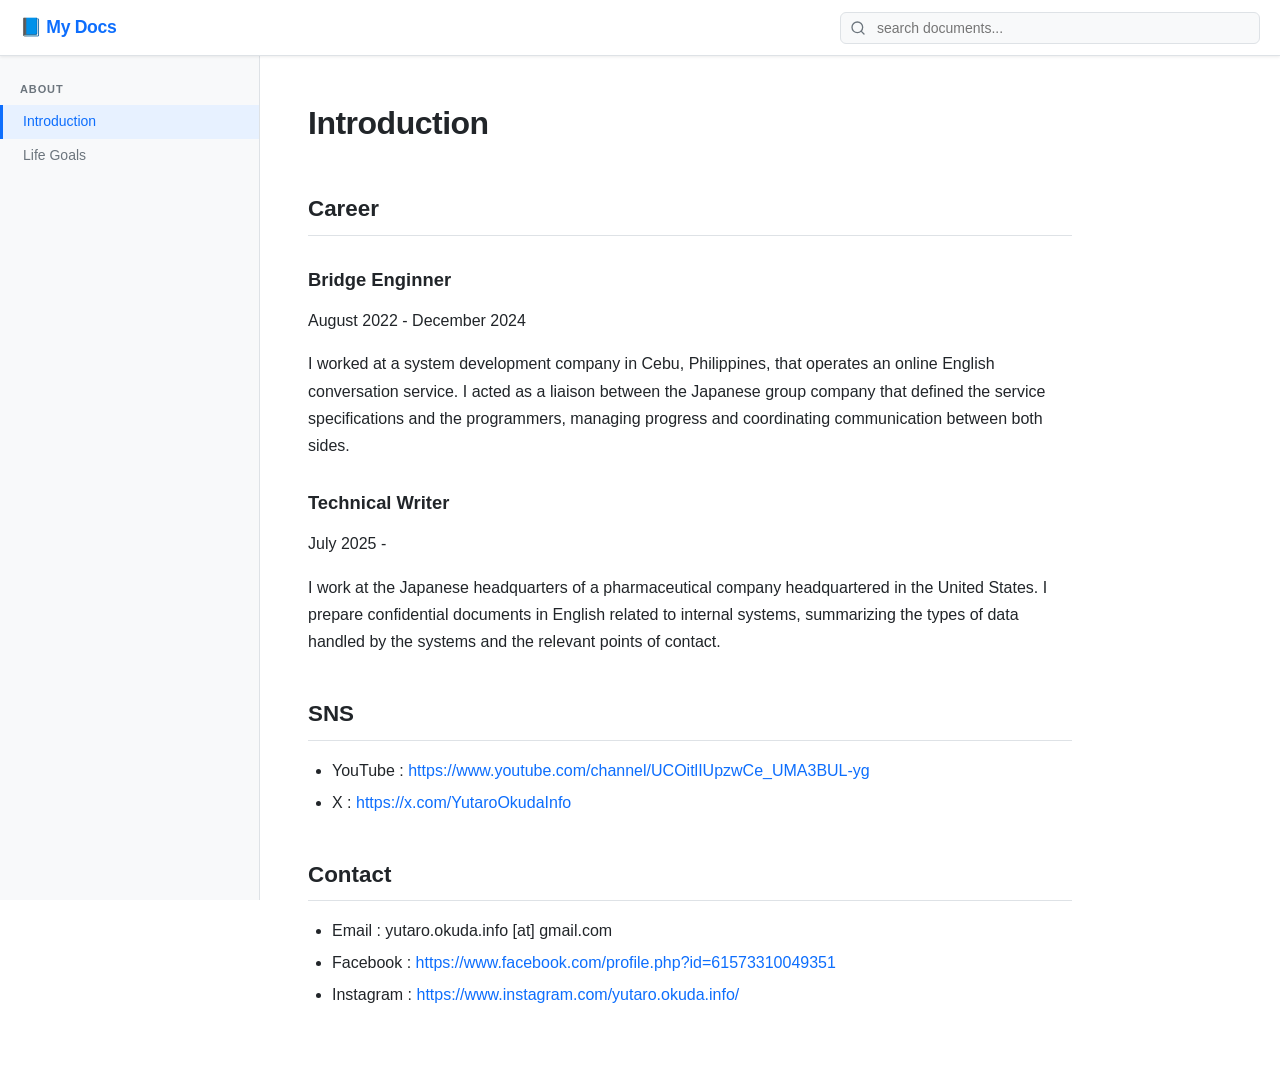
==== commit 26f641e1: "sns and contact links" ====
--- a/index.html
+++ b/index.html
@@ -751,14 +751,41 @@
             <!-- SNS -->
             <h2>SNS</h2>
             <ul>
-              <li>YouTube :</li>
-              <li>X :</li>
+              <li>
+                YouTube :
+                <a
+                  href="https://www.youtube.com/channel/UCOitlIUpzwCe_UMA3BUL-yg"
+                  target="_blank"
+                  >https://www.youtube.com/channel/UCOitlIUpzwCe_UMA3BUL-yg
+                </a>
+              </li>
+              <li>
+                X :
+                <a href="https://x.com/YutaroOkudaInfo" target="_blank"
+                  >https://x.com/YutaroOkudaInfo</a
+                >
+              </li>
             </ul>
             <!-- Contact -->
             <h2>Contact</h2>
             <ul>
-              <li>Facebook :</li>
-              <li>Instagram :</li>
+              <li>Email : yutaro.okuda.info [at] gmail.com</li>
+              <li>
+                Facebook :
+                <a
+                  href="https://www.facebook.com/profile.php?id=61573310049351"
+                  target="_blank"
+                  >https://www.facebook.com/profile.php?id=61573310049351</a
+                >
+              </li>
+              <li>
+                Instagram :
+                <a
+                  href="https://www.instagram.com/yutaro.okuda.info/"
+                  target="_blank"
+                  >https://www.instagram.com/yutaro.okuda.info/</a
+                >
+              </li>
             </ul>
           </div>
 
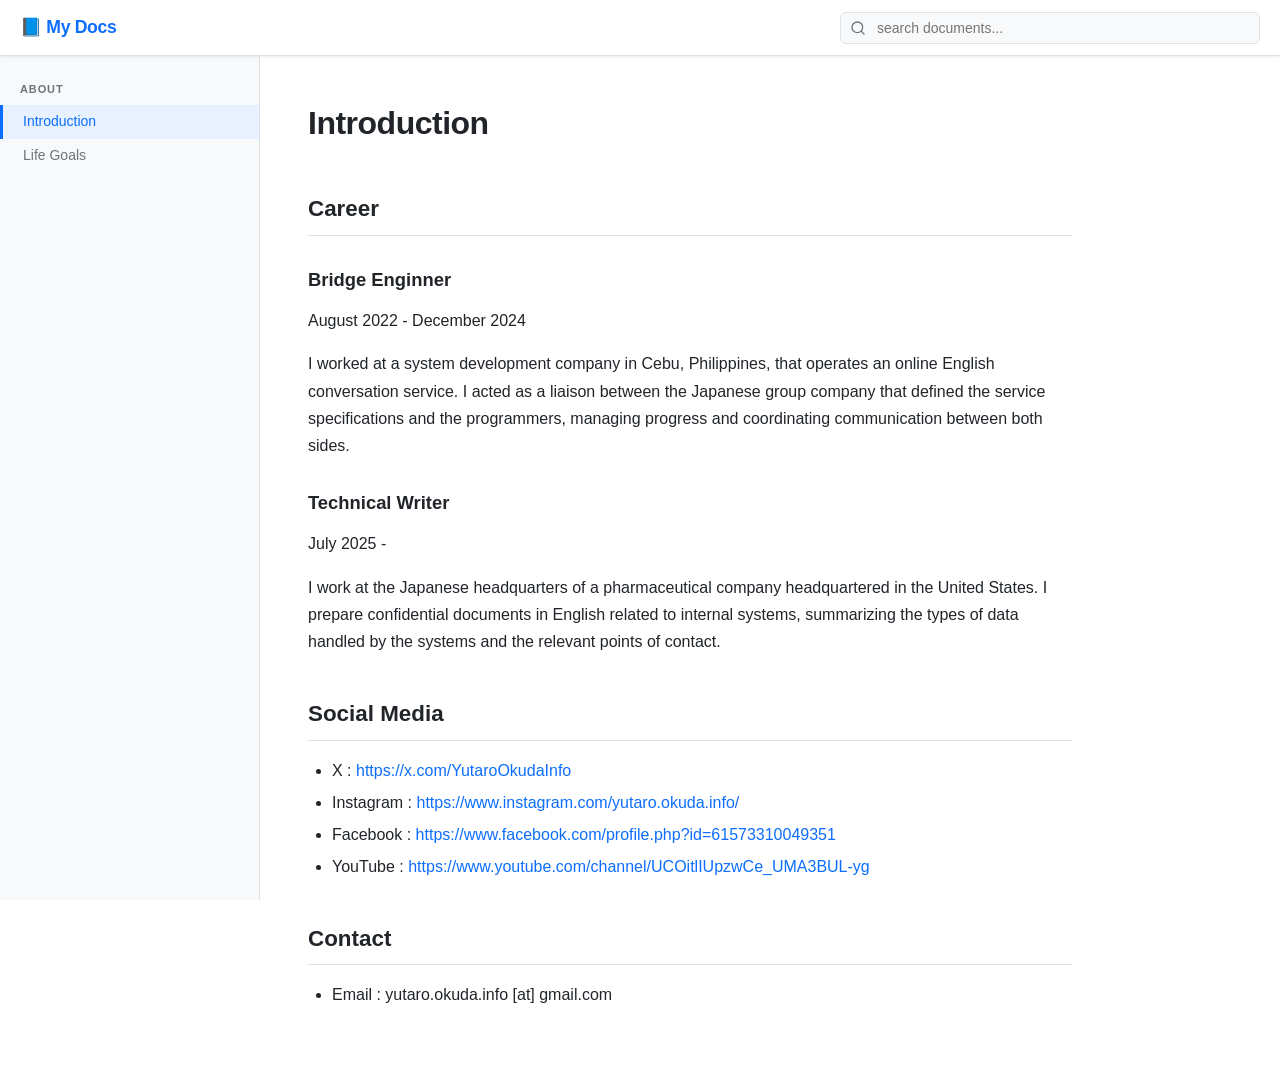
==== commit b3dc953e: "unify in social media" ====
--- a/index.html
+++ b/index.html
@@ -748,34 +748,13 @@
               types of data handled by the systems and the relevant points of
               contact.
             </p>
-            <!-- SNS -->
-            <h2>SNS</h2>
+            <!-- Social Media -->
+            <h2>Social Media</h2>
             <ul>
-              <li>
-                YouTube :
-                <a
-                  href="https://www.youtube.com/channel/UCOitlIUpzwCe_UMA3BUL-yg"
-                  target="_blank"
-                  >https://www.youtube.com/channel/UCOitlIUpzwCe_UMA3BUL-yg
-                </a>
-              </li>
               <li>
                 X :
                 <a href="https://x.com/YutaroOkudaInfo" target="_blank"
                   >https://x.com/YutaroOkudaInfo</a
-                >
-              </li>
-            </ul>
-            <!-- Contact -->
-            <h2>Contact</h2>
-            <ul>
-              <li>Email : yutaro.okuda.info [at] gmail.com</li>
-              <li>
-                Facebook :
-                <a
-                  href="https://www.facebook.com/profile.php?id=61573310049351"
-                  target="_blank"
-                  >https://www.facebook.com/profile.php?id=61573310049351</a
                 >
               </li>
               <li>
@@ -786,6 +765,30 @@
                   >https://www.instagram.com/yutaro.okuda.info/</a
                 >
               </li>
+              <li>
+                Facebook :
+                <a
+                  href="https://www.facebook.com/profile.php?id=61573310049351"
+                  target="_blank"
+                  style="overflow-wrap: anywhere"
+                  >https://www.facebook.com/profile.php?id=61573310049351</a
+                >
+              </li>
+
+              <li>
+                YouTube :
+                <a
+                  href="https://www.youtube.com/channel/UCOitlIUpzwCe_UMA3BUL-yg"
+                  target="_blank"
+                  style="overflow-wrap: anywhere"
+                  >https://www.youtube.com/channel/UCOitlIUpzwCe_UMA3BUL-yg
+                </a>
+              </li>
+            </ul>
+            <!-- Contact -->
+            <h2>Contact</h2>
+            <ul>
+              <li>Email : yutaro.okuda.info [at] gmail.com</li>
             </ul>
           </div>
 
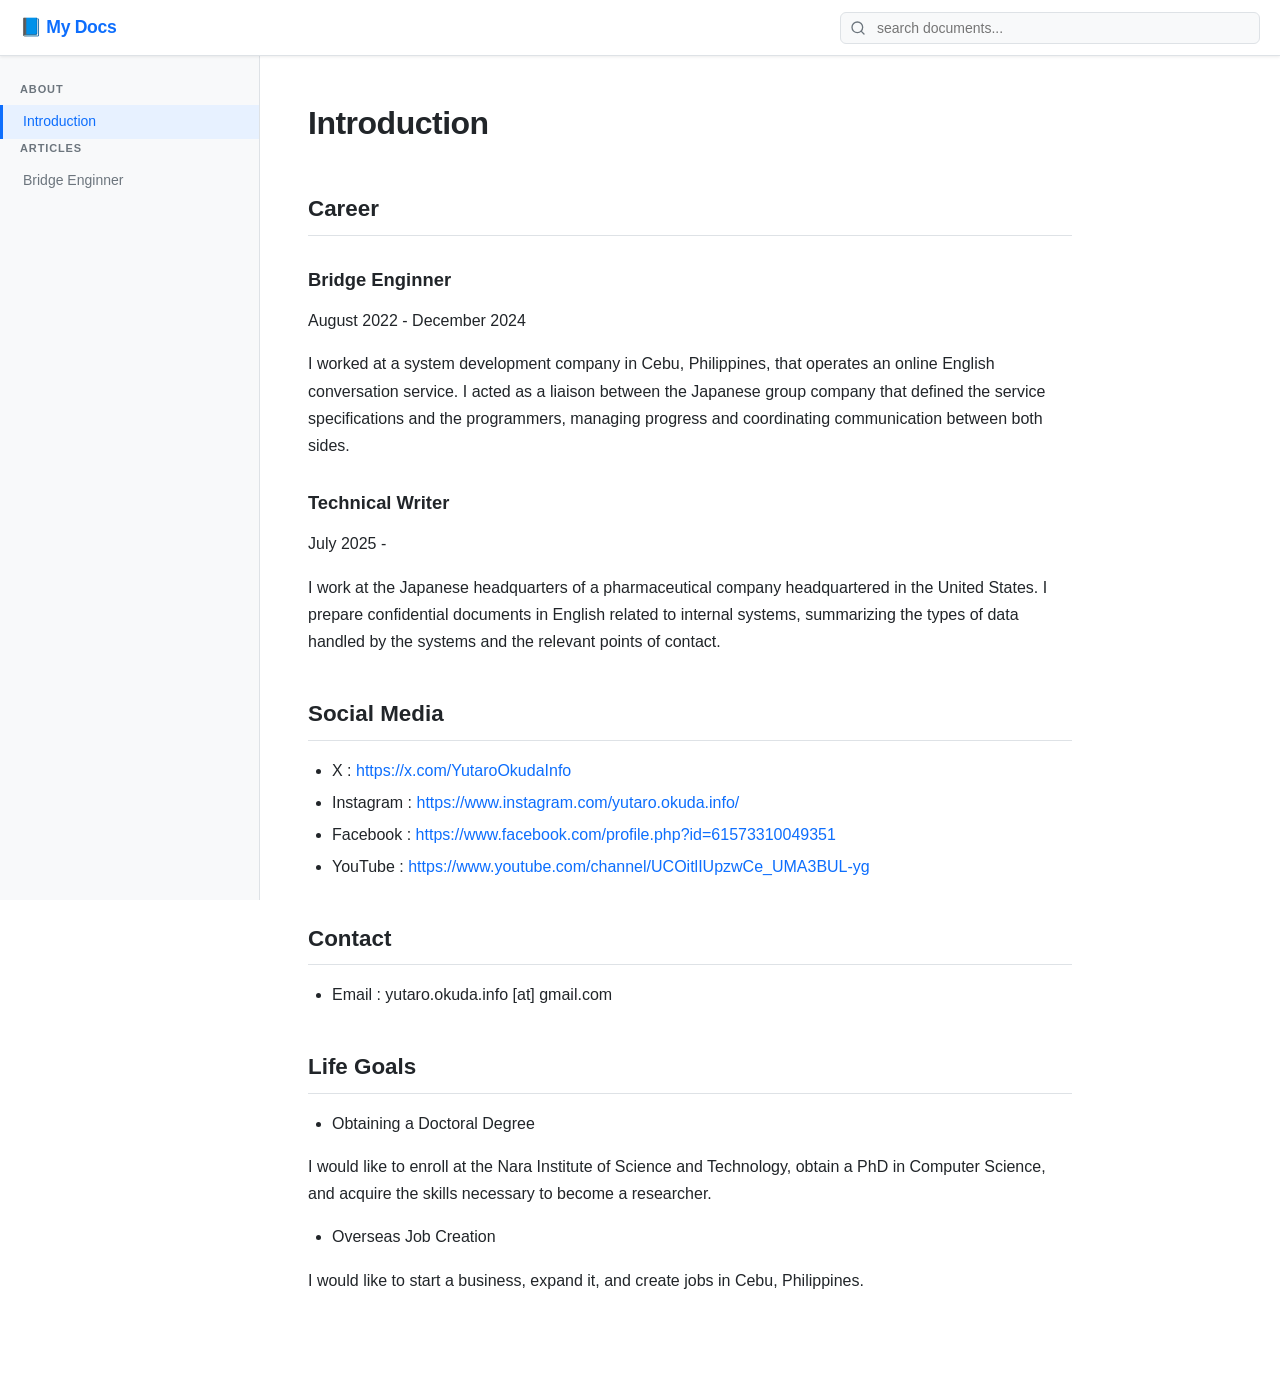
==== commit 9829e48c: "article bridge enginner" ====
--- a/index.html
+++ b/index.html
@@ -4,619 +4,8 @@
     <meta charset="UTF-8" />
     <meta name="viewport" content="width=device-width, initial-scale=1.0" />
     <title>Yutaro Okuda</title>
-    <link rel="icon" type="image/svg+xml" href="favicon.svg" />
-    <style>
-      *,
-      *::before,
-      *::after {
-        box-sizing: border-box;
-        margin: 0;
-        padding: 0;
-      }
-
-      :root {
-        --sidebar-width: 260px;
-        --topbar-height: 56px;
-        --color-bg: #ffffff;
-        --color-bg-sidebar: #f8f9fa;
-        --color-border: #dee2e6;
-        --color-text: #212529;
-        --color-text-muted: #6c757d;
-        --color-accent: #0d6efd;
-        --color-accent-light: #e7f1ff;
-        --color-accent-hover: #0a58ca;
-        --color-link: #0d6efd;
-        --color-heading: #212529;
-        --color-code-bg: #f1f3f5;
-        --color-code-text: #d63384;
-        --color-pre-bg: #1e1e2e;
-        --color-pre-text: #cdd6f4;
-        --color-blockquote-border: #0d6efd;
-        --color-blockquote-bg: #e7f1ff;
-        --shadow-sm: 0 1px 3px rgba(0, 0, 0, 0.08);
-      }
-
-      @media (prefers-color-scheme: dark) {
-        :root {
-          --color-bg: #1a1b1e;
-          --color-bg-sidebar: #141517;
-          --color-border: #2d2f33;
-          --color-text: #c9d1d9;
-          --color-text-muted: #8b949e;
-          --color-accent: #4da3ff;
-          --color-accent-light: #1c2d42;
-          --color-accent-hover: #79bbff;
-          --color-link: #4da3ff;
-          --color-heading: #f0f6fc;
-          --color-code-bg: #2d2f33;
-          --color-code-text: #f778ba;
-          --color-blockquote-border: #4da3ff;
-          --color-blockquote-bg: #1c2d42;
-        }
-      }
-
-      html {
-        scroll-behavior: smooth;
-      }
-
-      body {
-        font-family:
-          -apple-system, BlinkMacSystemFont, "Segoe UI", Roboto,
-          "Helvetica Neue", Arial, sans-serif;
-        font-size: 16px;
-        line-height: 1.7;
-        color: var(--color-text);
-        background: var(--color-bg);
-      }
-
-      /* ===== TOP NAV ===== */
-      .topbar {
-        position: fixed;
-        top: 0;
-        left: 0;
-        right: 0;
-        height: var(--topbar-height);
-        background: var(--color-bg);
-        border-bottom: 1px solid var(--color-border);
-        display: flex;
-        align-items: center;
-        padding: 0 1.25rem;
-        gap: 1rem;
-        z-index: 1000;
-        box-shadow: var(--shadow-sm);
-      }
-
-      .topbar-brand {
-        font-size: 1.1rem;
-        font-weight: 700;
-        color: var(--color-accent);
-        text-decoration: none;
-        letter-spacing: -0.3px;
-        white-space: nowrap;
-      }
-
-      .topbar-search {
-        flex: 1;
-        max-width: 420px;
-        margin-left: auto;
-        position: relative;
-        display: flex;
-        align-items: center;
-        gap: 0;
-      }
-
-      .topbar-search input {
-        width: 100%;
-        height: 32px;
-        padding: 0 12px 0 36px;
-        border: 1px solid var(--color-border);
-        border-radius: 6px;
-        background: var(--color-bg-sidebar);
-        color: var(--color-text);
-        font-size: 14px;
-        outline: none;
-        transition: border-color 0.15s;
-        box-sizing: border-box;
-      }
-
-      .topbar-search:has(#search-controls.visible) input {
-        border-radius: 6px 0 0 6px;
-      }
-
-      .topbar-search input:focus {
-        border-color: var(--color-accent);
-      }
-
-      .topbar-search > svg {
-        position: absolute;
-        left: 10px;
-        top: 50%;
-        transform: translateY(-50%);
-        width: 16px;
-        height: 16px;
-        fill: none;
-        stroke: var(--color-text-muted);
-        stroke-width: 2;
-        stroke-linecap: round;
-        pointer-events: none;
-      }
-
-      .search-count {
-        display: none;
-        font-size: 12px;
-        color: var(--color-text-muted);
-        white-space: nowrap;
-        padding: 0 8px;
-        min-width: 64px;
-        height: 32px;
-        line-height: 32px;
-        text-align: center;
-        border-right: 1px solid var(--color-border);
-        flex-shrink: 0;
-      }
-
-      .search-count.visible {
-        display: flex;
-        align-items: center;
-        justify-content: center;
-      }
-      .search-count.no-match {
-        color: #e74c3c;
-      }
-
-      .search-controls {
-        display: none;
-        flex-shrink: 0;
-        align-items: center;
-        border: 1px solid var(--color-border);
-        border-left: none;
-        border-radius: 0 6px 6px 0;
-        background: var(--color-bg-sidebar);
-        height: 32px;
-        overflow: hidden;
-      }
-
-      .search-controls.visible {
-        display: flex;
-      }
-
-      .search-nav-btn {
-        background: none;
-        border: none;
-        cursor: pointer;
-        color: var(--color-text-muted);
-        width: 32px;
-        min-width: 32px;
-        max-width: 32px;
-        height: 100%;
-        display: flex;
-        align-items: center;
-        justify-content: center;
-        flex-shrink: 0;
-        box-sizing: border-box;
-        transition:
-          background 0.1s,
-          color 0.1s;
-      }
-
-      .search-nav-btn:hover {
-        background: var(--color-accent-light);
-        color: var(--color-accent);
-      }
-      .search-nav-btn:disabled {
-        opacity: 0.35;
-        cursor: default;
-      }
-      .search-nav-btn:disabled:hover {
-        background: none;
-        color: var(--color-text-muted);
-      }
-      .search-nav-btn svg {
-        width: 14px;
-        height: 14px;
-        display: block;
-      }
-
-      .search-clear-btn {
-        background: none;
-        border: none;
-        cursor: pointer;
-        color: var(--color-text-muted);
-        width: 30px;
-        height: 100%;
-        display: flex;
-        align-items: center;
-        justify-content: center;
-        flex-shrink: 0;
-        transition:
-          background 0.1s,
-          color 0.1s;
-      }
-
-      .search-clear-btn:hover {
-        background: var(--color-accent-light);
-        color: var(--color-accent);
-      }
-      .search-clear-btn svg {
-        width: 13px;
-        height: 13px;
-        display: block;
-      }
-
-      mark.search-hit {
-        background: #fff176;
-        color: #000;
-        border-radius: 2px;
-        padding: 0 1px;
-      }
-
-      mark.search-hit.current {
-        background: #ff9800;
-        color: #000;
-        outline: 2px solid #e65100;
-        outline-offset: 1px;
-      }
-
-      @media (prefers-color-scheme: dark) {
-        mark.search-hit {
-          background: #665c00;
-          color: #ffe082;
-        }
-        mark.search-hit.current {
-          background: #bf6000;
-          color: #fff;
-          outline-color: #ff9800;
-        }
-      }
-
-      .hamburger {
-        display: none;
-        background: none;
-        border: none;
-        cursor: pointer;
-        padding: 6px;
-        color: var(--color-text);
-        border-radius: 6px;
-      }
-
-      .hamburger:hover {
-        background: var(--color-accent-light);
-      }
-
-      .hamburger svg {
-        width: 22px;
-        height: 22px;
-        display: block;
-      }
-
-      /* ===== OVERLAY ===== */
-      .overlay {
-        display: none;
-        position: fixed;
-        inset: 0;
-        background: rgba(0, 0, 0, 0.4);
-        z-index: 899;
-      }
-
-      .overlay.active {
-        display: block;
-      }
-
-      /* ===== LAYOUT ===== */
-      .layout {
-        display: flex;
-        margin-top: var(--topbar-height);
-        min-height: calc(100vh - var(--topbar-height));
-      }
-
-      /* ===== SIDEBAR ===== */
-      .sidebar {
-        width: var(--sidebar-width);
-        flex-shrink: 0;
-        position: fixed;
-        top: var(--topbar-height);
-        bottom: 0;
-        left: 0;
-        overflow-y: auto;
-        background: var(--color-bg-sidebar);
-        border-right: 1px solid var(--color-border);
-        padding: 1.5rem 0 2rem;
-        z-index: 900;
-        transition: transform 0.25s ease;
-      }
-
-      .sidebar::-webkit-scrollbar {
-        width: 4px;
-      }
-      .sidebar::-webkit-scrollbar-thumb {
-        background: var(--color-border);
-        border-radius: 4px;
-      }
-
-      .sidebar-section {
-        margin-bottom: 1.75rem;
-      }
-
-      .sidebar-title {
-        font-size: 11px;
-        font-weight: 700;
-        letter-spacing: 0.08em;
-        text-transform: uppercase;
-        color: var(--color-text-muted);
-        padding: 0 1.25rem;
-        margin-bottom: 0.4rem;
-      }
-
-      .sidebar-nav {
-        list-style: none;
-      }
-
-      .sidebar-nav a {
-        display: block;
-        padding: 5px 1.25rem;
-        font-size: 14px;
-        color: var(--color-text-muted);
-        text-decoration: none;
-        border-left: 3px solid transparent;
-        transition:
-          color 0.12s,
-          background 0.12s,
-          border-color 0.12s;
-      }
-
-      .sidebar-nav a:hover {
-        color: var(--color-text);
-        background: rgba(13, 110, 253, 0.06);
-      }
-
-      .sidebar-nav a.active {
-        color: var(--color-accent);
-        border-left-color: var(--color-accent);
-        background: var(--color-accent-light);
-        font-weight: 500;
-      }
-
-      /* ===== MAIN CONTENT ===== */
-      .main {
-        margin-left: var(--sidebar-width);
-        flex: 1;
-        min-width: 0;
-        padding: 2.5rem 3rem 4rem;
-        max-width: 860px;
-      }
-
-      /* ===== CONTENT TYPOGRAPHY ===== */
-      .content h1 {
-        font-size: 2rem;
-        font-weight: 700;
-        color: var(--color-heading);
-        margin-bottom: 0.5rem;
-        letter-spacing: -0.5px;
-      }
-
-      .content .lead {
-        font-size: 1.15rem;
-        color: var(--color-text-muted);
-        margin-bottom: 2rem;
-        line-height: 1.6;
-      }
-
-      .content h2 {
-        font-size: 1.4rem;
-        font-weight: 700;
-        color: var(--color-heading);
-        margin-top: 2.5rem;
-        margin-bottom: 1rem;
-        padding-bottom: 0.4rem;
-        border-bottom: 1px solid var(--color-border);
-      }
-
-      .content h3 {
-        font-size: 1.15rem;
-        font-weight: 600;
-        color: var(--color-heading);
-        margin-top: 1.75rem;
-        margin-bottom: 0.75rem;
-      }
-
-      .content p {
-        margin-bottom: 1rem;
-      }
-
-      .content a {
-        color: var(--color-link);
-        text-decoration: none;
-      }
-
-      .content a:hover {
-        text-decoration: underline;
-      }
-
-      .content code {
-        font-family:
-          "SFMono-Regular", Consolas, "Liberation Mono", Menlo, monospace;
-        font-size: 0.875em;
-        background: var(--color-code-bg);
-        color: var(--color-code-text);
-        padding: 2px 5px;
-        border-radius: 4px;
-      }
-
-      .content pre {
-        background: var(--color-pre-bg);
-        color: var(--color-pre-text);
-        border-radius: 8px;
-        padding: 1.25rem 1.5rem;
-        overflow-x: auto;
-        margin: 1.25rem 0;
-        font-size: 0.875rem;
-        line-height: 1.6;
-      }
-
-      .content pre code {
-        background: none;
-        color: inherit;
-        padding: 0;
-        font-size: inherit;
-      }
-
-      .content ul,
-      .content ol {
-        padding-left: 1.5rem;
-        margin-bottom: 1rem;
-      }
-
-      .content li {
-        margin-bottom: 0.3rem;
-      }
-
-      .content blockquote {
-        border-left: 4px solid var(--color-blockquote-border);
-        background: var(--color-blockquote-bg);
-        padding: 1rem 1.25rem;
-        border-radius: 0 6px 6px 0;
-        margin: 1.25rem 0;
-        color: var(--color-text);
-      }
-
-      .content table {
-        width: 100%;
-        border-collapse: collapse;
-        margin: 1.25rem 0;
-        font-size: 0.9rem;
-      }
-
-      .content th {
-        background: var(--color-bg-sidebar);
-        border: 1px solid var(--color-border);
-        padding: 8px 12px;
-        text-align: left;
-        font-weight: 600;
-      }
-
-      .content td {
-        border: 1px solid var(--color-border);
-        padding: 8px 12px;
-      }
-
-      .content tr:nth-child(even) td {
-        background: var(--color-bg-sidebar);
-      }
-
-      .badge {
-        display: inline-block;
-        font-size: 11px;
-        font-weight: 700;
-        padding: 2px 8px;
-        border-radius: 20px;
-        vertical-align: middle;
-        margin-left: 6px;
-      }
-
-      .badge-new {
-        background: #d1fae5;
-        color: #065f46;
-      }
-      .badge-beta {
-        background: #fef3c7;
-        color: #92400e;
-      }
-      .badge-deprecated {
-        background: #fee2e2;
-        color: #991b1b;
-      }
-
-      @media (prefers-color-scheme: dark) {
-        .badge-new {
-          background: #064e3b;
-          color: #6ee7b7;
-        }
-        .badge-beta {
-          background: #78350f;
-          color: #fcd34d;
-        }
-        .badge-deprecated {
-          background: #7f1d1d;
-          color: #fca5a5;
-        }
-      }
-
-      /* ===== ARTICLE SECTIONS ===== */
-      .article-section {
-        display: none;
-      }
-      .article-section.active {
-        display: block;
-      }
-
-      /* ===== RESPONSIVE ===== */
-      @media (max-width: 992px) {
-        .main {
-          padding: 2rem 1.5rem 3rem;
-        }
-      }
-
-      @media (max-width: 768px) {
-        .hamburger {
-          display: flex;
-        }
-
-        .sidebar {
-          transform: translateX(-100%);
-        }
-
-        .sidebar.open {
-          transform: translateX(0);
-          box-shadow: 4px 0 20px rgba(0, 0, 0, 0.15);
-        }
-
-        .main {
-          margin-left: 0;
-          padding: 1.5rem 1.25rem 3rem;
-        }
-
-        .topbar-search {
-          display: none;
-        }
-
-        .content h1 {
-          font-size: 1.6rem;
-        }
-      }
-
-      /* ===== SCROLL TO TOP ===== */
-      .scroll-top {
-        position: fixed;
-        bottom: 2rem;
-        right: 2rem;
-        width: 40px;
-        height: 40px;
-        background: var(--color-accent);
-        color: #fff;
-        border: none;
-        border-radius: 50%;
-        cursor: pointer;
-        display: flex;
-        align-items: center;
-        justify-content: center;
-        opacity: 0;
-        pointer-events: none;
-        transition: opacity 0.2s;
-        z-index: 500;
-      }
-
-      .scroll-top.visible {
-        opacity: 1;
-        pointer-events: auto;
-      }
-      .scroll-top:hover {
-        background: var(--color-accent-hover);
-      }
-      .scroll-top svg {
-        width: 18px;
-        height: 18px;
-      }
-    </style>
+    <link rel="icon" type="image/svg+xml" href="img/favicon.svg" />
+    <link rel="stylesheet" href="style.css" />
   </head>
   <body>
     <!-- TOP NAV -->
@@ -717,7 +106,12 @@
                 >Introduction</a
               >
             </li>
-            <li><a href="#" data-page="goal">Life Goals</a></li>
+          </ul>
+          <div class="sidebar-title">Articles</div>
+          <ul class="sidebar-nav" id="nav">
+            <li>
+              <a href="#" data-page="bridge">Bridge Enginner</a>
+            </li>
           </ul>
         </div>
       </aside>
@@ -748,7 +142,6 @@
               types of data handled by the systems and the relevant points of
               contact.
             </p>
-            <!-- Social Media -->
             <h2>Social Media</h2>
             <ul>
               <li>
@@ -785,38 +178,134 @@
                 </a>
               </li>
             </ul>
-            <!-- Contact -->
             <h2>Contact</h2>
             <ul>
               <li>Email : yutaro.okuda.info [at] gmail.com</li>
             </ul>
-          </div>
-
-          <!-- Life Goals -->
-          <div class="article-section" id="page-goal">
-            <h1>Life Goals</h1>
-            <h2>Obtaining a Doctoral Degree</h2>
+            <h2>Life Goals</h2>
+            <ul>
+              <li>Obtaining a Doctoral Degree</li>
+            </ul>
             <p>
               I would like to enroll at the Nara Institute of Science and
               Technology, obtain a PhD in Computer Science, and acquire the
               skills necessary to become a researcher.
             </p>
-
-            <h2>Overseas Job Creation</h2>
+            <ul>
+              <li>Overseas Job Creation</li>
+            </ul>
             <p>
               I would like to start a business, expand it, and create jobs in
               Cebu, Philippines.
             </p>
           </div>
 
-          <!-- SNS -->
-          <div class="article-section" id="page-sns">
-            <h1>SNS</h1>
-          </div>
-
-          <!-- Contact -->
-          <div class="article-section" id="page-contact">
-            <h1>Contact</h1>
+          <!-- Bridge Engineer -->
+          <div class="article-section" id="page-bridge">
+            <h1>Bridge Engineer</h1>
+            <h2>My Experience</h2>
+            <p>
+              I worked as a bridge engineer in Cebu, Philippines, from August
+              2022 to December 2024. In this article, I will summarize what I
+              learned from that experience.
+            </p>
+            <h2>Job Description</h2>
+            <p>
+              A bridge engineer acts as an intermediary between the programming
+              team and the business team that defines the specifications of web
+              services. The role involves managing project progress and handling
+              inquiries from both sides.
+            </p>
+            <p>
+              You might wonder why the programmers and the business team don’t
+              communicate directly. While that is possible, there are two main
+              reasons why bridge engineers are needed.
+            </p>
+            <p>
+              First, it allows both sides to focus on their core
+              responsibilities. Programmers are responsible for writing code,
+              and the business team is responsible for defining specifications.
+              Tasks like progress management and handling inquiries are not part
+              of their primary roles. By taking on these responsibilities, a
+              bridge engineer reduces their workload.
+            </p>
+            <p>
+              Second, a bridge engineer helps prevent miscommunication. When the
+              programming team and the business team are from different
+              countries, misunderstandings can easily occur. In my case, the
+              programmers were Filipino and the business team was Japanese. Even
+              if both sides communicate in English, subtle differences in nuance
+              can lead to mismatched expectations. This can result in a product
+              that differs from what the business team originally envisioned. A
+              bridge engineer fills this gap by ensuring that the developed
+              service meets the business requirements.
+            </p>
+            <p>
+              Whether a bridge engineer reads code or conducts testing depends
+              on the company. In my case, I was involved in both. Overall, the
+              role involves supporting both sides while managing progress and
+              communication.
+            </p>
+            <h2>Pros and Cons</h2>
+            <p>
+              This role is well suited for people who enjoy communicating with
+              individuals from other countries and are comfortable using English
+              or other foreign languages. It also helps if you are open to
+              learning programming skills.
+            </p>
+            <p>
+              On the other hand, it may not be suitable for those who prefer
+              working independently without much communication or who do not
+              enjoy interacting with people from different cultures.
+            </p>
+            <h2>Required skills</h2>
+            <p>
+              Proficiency in a language other than your native one, such as
+              English, is essential. Programming skills are not strictly
+              required at the beginning, as they can be learned on the job.
+            </p>
+            <p>
+              In my case, I had a decent level of English but no professional
+              programming experience when I was hired. My skills were at the
+              level of being able to create a simple to-do list using PHP.
+            </p>
+            <h2>Applying for a job</h2>
+            <p>
+              If you search for “bridge engineer” on job sites like Indeed, you
+              can find many opportunities. In my case, I found over 500 listings
+              from Japanese companies.
+            </p>
+            <p>
+              It’s important to keep applying regardless of whether you think
+              you’ll be accepted or not. Creating a simple web service as a
+              portfolio and being able to explain what you built will help. You
+              should also clearly state your language proficiency on your
+              resume. I included the results of English tests I had taken.
+            </p>
+            <p>
+              If you get an interview, focus on demonstrating your ability to
+              communicate in a foreign language, your basic programming
+              knowledge, and what you find appealing about the company you
+              applied to.
+            </p>
+            <h2>Summary</h2>
+            <p>
+              I would highly recommend that people who enjoy speaking foreign
+              languages—especially English—or communicating with people from
+              different countries consider becoming a bridge engineer.
+            </p>
+            <p>
+              This role allows you to develop your skills while working in the
+              ever-growing IT industry and doing something you enjoy. It’s also
+              a good option for those who find it challenging to spend all their
+              time writing code. While you may occasionally read code, the role
+              includes a variety of other tasks.
+            </p>
+            <p>
+              You can improve your programming skills while communicating with
+              people overseas and earning a salary. If you’re interested, it’s
+              definitely worth exploring further.
+            </p>
           </div>
         </div>
         <!-- /.content -->
--- a/style.css
+++ b/style.css
@@ -0,0 +1,609 @@
+*,
+*::before,
+*::after {
+  box-sizing: border-box;
+  margin: 0;
+  padding: 0;
+}
+
+:root {
+  --sidebar-width: 260px;
+  --topbar-height: 56px;
+  --color-bg: #ffffff;
+  --color-bg-sidebar: #f8f9fa;
+  --color-border: #dee2e6;
+  --color-text: #212529;
+  --color-text-muted: #6c757d;
+  --color-accent: #0d6efd;
+  --color-accent-light: #e7f1ff;
+  --color-accent-hover: #0a58ca;
+  --color-link: #0d6efd;
+  --color-heading: #212529;
+  --color-code-bg: #f1f3f5;
+  --color-code-text: #d63384;
+  --color-pre-bg: #1e1e2e;
+  --color-pre-text: #cdd6f4;
+  --color-blockquote-border: #0d6efd;
+  --color-blockquote-bg: #e7f1ff;
+  --shadow-sm: 0 1px 3px rgba(0, 0, 0, 0.08);
+}
+
+@media (prefers-color-scheme: dark) {
+  :root {
+    --color-bg: #1a1b1e;
+    --color-bg-sidebar: #141517;
+    --color-border: #2d2f33;
+    --color-text: #c9d1d9;
+    --color-text-muted: #8b949e;
+    --color-accent: #4da3ff;
+    --color-accent-light: #1c2d42;
+    --color-accent-hover: #79bbff;
+    --color-link: #4da3ff;
+    --color-heading: #f0f6fc;
+    --color-code-bg: #2d2f33;
+    --color-code-text: #f778ba;
+    --color-blockquote-border: #4da3ff;
+    --color-blockquote-bg: #1c2d42;
+  }
+}
+
+html {
+  scroll-behavior: smooth;
+}
+
+body {
+  font-family:
+    -apple-system, BlinkMacSystemFont, "Segoe UI", Roboto, "Helvetica Neue",
+    Arial, sans-serif;
+  font-size: 16px;
+  line-height: 1.7;
+  color: var(--color-text);
+  background: var(--color-bg);
+}
+
+/* ===== TOP NAV ===== */
+.topbar {
+  position: fixed;
+  top: 0;
+  left: 0;
+  right: 0;
+  height: var(--topbar-height);
+  background: var(--color-bg);
+  border-bottom: 1px solid var(--color-border);
+  display: flex;
+  align-items: center;
+  padding: 0 1.25rem;
+  gap: 1rem;
+  z-index: 1000;
+  box-shadow: var(--shadow-sm);
+}
+
+.topbar-brand {
+  font-size: 1.1rem;
+  font-weight: 700;
+  color: var(--color-accent);
+  text-decoration: none;
+  letter-spacing: -0.3px;
+  white-space: nowrap;
+}
+
+.topbar-search {
+  flex: 1;
+  max-width: 420px;
+  margin-left: auto;
+  position: relative;
+  display: flex;
+  align-items: center;
+  gap: 0;
+}
+
+.topbar-search input {
+  width: 100%;
+  height: 32px;
+  padding: 0 12px 0 36px;
+  border: 1px solid var(--color-border);
+  border-radius: 6px;
+  background: var(--color-bg-sidebar);
+  color: var(--color-text);
+  font-size: 14px;
+  outline: none;
+  transition: border-color 0.15s;
+  box-sizing: border-box;
+}
+
+.topbar-search:has(#search-controls.visible) input {
+  border-radius: 6px 0 0 6px;
+}
+
+.topbar-search input:focus {
+  border-color: var(--color-accent);
+}
+
+.topbar-search > svg {
+  position: absolute;
+  left: 10px;
+  top: 50%;
+  transform: translateY(-50%);
+  width: 16px;
+  height: 16px;
+  fill: none;
+  stroke: var(--color-text-muted);
+  stroke-width: 2;
+  stroke-linecap: round;
+  pointer-events: none;
+}
+
+.search-count {
+  display: none;
+  font-size: 12px;
+  color: var(--color-text-muted);
+  white-space: nowrap;
+  padding: 0 8px;
+  min-width: 64px;
+  height: 32px;
+  line-height: 32px;
+  text-align: center;
+  border-right: 1px solid var(--color-border);
+  flex-shrink: 0;
+}
+
+.search-count.visible {
+  display: flex;
+  align-items: center;
+  justify-content: center;
+}
+.search-count.no-match {
+  color: #e74c3c;
+}
+
+.search-controls {
+  display: none;
+  flex-shrink: 0;
+  align-items: center;
+  border: 1px solid var(--color-border);
+  border-left: none;
+  border-radius: 0 6px 6px 0;
+  background: var(--color-bg-sidebar);
+  height: 32px;
+  overflow: hidden;
+}
+
+.search-controls.visible {
+  display: flex;
+}
+
+.search-nav-btn {
+  background: none;
+  border: none;
+  cursor: pointer;
+  color: var(--color-text-muted);
+  width: 32px;
+  min-width: 32px;
+  max-width: 32px;
+  height: 100%;
+  display: flex;
+  align-items: center;
+  justify-content: center;
+  flex-shrink: 0;
+  box-sizing: border-box;
+  transition:
+    background 0.1s,
+    color 0.1s;
+}
+
+.search-nav-btn:hover {
+  background: var(--color-accent-light);
+  color: var(--color-accent);
+}
+.search-nav-btn:disabled {
+  opacity: 0.35;
+  cursor: default;
+}
+.search-nav-btn:disabled:hover {
+  background: none;
+  color: var(--color-text-muted);
+}
+.search-nav-btn svg {
+  width: 14px;
+  height: 14px;
+  display: block;
+}
+
+.search-clear-btn {
+  background: none;
+  border: none;
+  cursor: pointer;
+  color: var(--color-text-muted);
+  width: 30px;
+  height: 100%;
+  display: flex;
+  align-items: center;
+  justify-content: center;
+  flex-shrink: 0;
+  transition:
+    background 0.1s,
+    color 0.1s;
+}
+
+.search-clear-btn:hover {
+  background: var(--color-accent-light);
+  color: var(--color-accent);
+}
+.search-clear-btn svg {
+  width: 13px;
+  height: 13px;
+  display: block;
+}
+
+mark.search-hit {
+  background: #fff176;
+  color: #000;
+  border-radius: 2px;
+  padding: 0 1px;
+}
+
+mark.search-hit.current {
+  background: #ff9800;
+  color: #000;
+  outline: 2px solid #e65100;
+  outline-offset: 1px;
+}
+
+@media (prefers-color-scheme: dark) {
+  mark.search-hit {
+    background: #665c00;
+    color: #ffe082;
+  }
+  mark.search-hit.current {
+    background: #bf6000;
+    color: #fff;
+    outline-color: #ff9800;
+  }
+}
+
+.hamburger {
+  display: none;
+  background: none;
+  border: none;
+  cursor: pointer;
+  padding: 6px;
+  color: var(--color-text);
+  border-radius: 6px;
+}
+
+.hamburger:hover {
+  background: var(--color-accent-light);
+}
+
+.hamburger svg {
+  width: 22px;
+  height: 22px;
+  display: block;
+}
+
+/* ===== OVERLAY ===== */
+.overlay {
+  display: none;
+  position: fixed;
+  inset: 0;
+  background: rgba(0, 0, 0, 0.4);
+  z-index: 899;
+}
+
+.overlay.active {
+  display: block;
+}
+
+/* ===== LAYOUT ===== */
+.layout {
+  display: flex;
+  margin-top: var(--topbar-height);
+  min-height: calc(100vh - var(--topbar-height));
+}
+
+/* ===== SIDEBAR ===== */
+.sidebar {
+  width: var(--sidebar-width);
+  flex-shrink: 0;
+  position: fixed;
+  top: var(--topbar-height);
+  bottom: 0;
+  left: 0;
+  overflow-y: auto;
+  background: var(--color-bg-sidebar);
+  border-right: 1px solid var(--color-border);
+  padding: 1.5rem 0 2rem;
+  z-index: 900;
+  transition: transform 0.25s ease;
+}
+
+.sidebar::-webkit-scrollbar {
+  width: 4px;
+}
+.sidebar::-webkit-scrollbar-thumb {
+  background: var(--color-border);
+  border-radius: 4px;
+}
+
+.sidebar-section {
+  margin-bottom: 1.75rem;
+}
+
+.sidebar-title {
+  font-size: 11px;
+  font-weight: 700;
+  letter-spacing: 0.08em;
+  text-transform: uppercase;
+  color: var(--color-text-muted);
+  padding: 0 1.25rem;
+  margin-bottom: 0.4rem;
+}
+
+.sidebar-nav {
+  list-style: none;
+}
+
+.sidebar-nav a {
+  display: block;
+  padding: 5px 1.25rem;
+  font-size: 14px;
+  color: var(--color-text-muted);
+  text-decoration: none;
+  border-left: 3px solid transparent;
+  transition:
+    color 0.12s,
+    background 0.12s,
+    border-color 0.12s;
+}
+
+.sidebar-nav a:hover {
+  color: var(--color-text);
+  background: rgba(13, 110, 253, 0.06);
+}
+
+.sidebar-nav a.active {
+  color: var(--color-accent);
+  border-left-color: var(--color-accent);
+  background: var(--color-accent-light);
+  font-weight: 500;
+}
+
+/* ===== MAIN CONTENT ===== */
+.main {
+  margin-left: var(--sidebar-width);
+  flex: 1;
+  min-width: 0;
+  padding: 2.5rem 3rem 4rem;
+  max-width: 860px;
+}
+
+/* ===== CONTENT TYPOGRAPHY ===== */
+.content h1 {
+  font-size: 2rem;
+  font-weight: 700;
+  color: var(--color-heading);
+  margin-bottom: 0.5rem;
+  letter-spacing: -0.5px;
+}
+
+.content .lead {
+  font-size: 1.15rem;
+  color: var(--color-text-muted);
+  margin-bottom: 2rem;
+  line-height: 1.6;
+}
+
+.content h2 {
+  font-size: 1.4rem;
+  font-weight: 700;
+  color: var(--color-heading);
+  margin-top: 2.5rem;
+  margin-bottom: 1rem;
+  padding-bottom: 0.4rem;
+  border-bottom: 1px solid var(--color-border);
+}
+
+.content h3 {
+  font-size: 1.15rem;
+  font-weight: 600;
+  color: var(--color-heading);
+  margin-top: 1.75rem;
+  margin-bottom: 0.75rem;
+}
+
+.content p {
+  margin-bottom: 1rem;
+}
+
+.content a {
+  color: var(--color-link);
+  text-decoration: none;
+}
+
+.content a:hover {
+  text-decoration: underline;
+}
+
+.content code {
+  font-family: "SFMono-Regular", Consolas, "Liberation Mono", Menlo, monospace;
+  font-size: 0.875em;
+  background: var(--color-code-bg);
+  color: var(--color-code-text);
+  padding: 2px 5px;
+  border-radius: 4px;
+}
+
+.content pre {
+  background: var(--color-pre-bg);
+  color: var(--color-pre-text);
+  border-radius: 8px;
+  padding: 1.25rem 1.5rem;
+  overflow-x: auto;
+  margin: 1.25rem 0;
+  font-size: 0.875rem;
+  line-height: 1.6;
+}
+
+.content pre code {
+  background: none;
+  color: inherit;
+  padding: 0;
+  font-size: inherit;
+}
+
+.content ul,
+.content ol {
+  padding-left: 1.5rem;
+  margin-bottom: 1rem;
+}
+
+.content li {
+  margin-bottom: 0.3rem;
+}
+
+.content blockquote {
+  border-left: 4px solid var(--color-blockquote-border);
+  background: var(--color-blockquote-bg);
+  padding: 1rem 1.25rem;
+  border-radius: 0 6px 6px 0;
+  margin: 1.25rem 0;
+  color: var(--color-text);
+}
+
+.content table {
+  width: 100%;
+  border-collapse: collapse;
+  margin: 1.25rem 0;
+  font-size: 0.9rem;
+}
+
+.content th {
+  background: var(--color-bg-sidebar);
+  border: 1px solid var(--color-border);
+  padding: 8px 12px;
+  text-align: left;
+  font-weight: 600;
+}
+
+.content td {
+  border: 1px solid var(--color-border);
+  padding: 8px 12px;
+}
+
+.content tr:nth-child(even) td {
+  background: var(--color-bg-sidebar);
+}
+
+.badge {
+  display: inline-block;
+  font-size: 11px;
+  font-weight: 700;
+  padding: 2px 8px;
+  border-radius: 20px;
+  vertical-align: middle;
+  margin-left: 6px;
+}
+
+.badge-new {
+  background: #d1fae5;
+  color: #065f46;
+}
+.badge-beta {
+  background: #fef3c7;
+  color: #92400e;
+}
+.badge-deprecated {
+  background: #fee2e2;
+  color: #991b1b;
+}
+
+@media (prefers-color-scheme: dark) {
+  .badge-new {
+    background: #064e3b;
+    color: #6ee7b7;
+  }
+  .badge-beta {
+    background: #78350f;
+    color: #fcd34d;
+  }
+  .badge-deprecated {
+    background: #7f1d1d;
+    color: #fca5a5;
+  }
+}
+
+/* ===== ARTICLE SECTIONS ===== */
+.article-section {
+  display: none;
+}
+.article-section.active {
+  display: block;
+}
+
+/* ===== RESPONSIVE ===== */
+@media (max-width: 992px) {
+  .main {
+    padding: 2rem 1.5rem 3rem;
+  }
+}
+
+@media (max-width: 768px) {
+  .hamburger {
+    display: flex;
+  }
+
+  .sidebar {
+    transform: translateX(-100%);
+  }
+
+  .sidebar.open {
+    transform: translateX(0);
+    box-shadow: 4px 0 20px rgba(0, 0, 0, 0.15);
+  }
+
+  .main {
+    margin-left: 0;
+    padding: 1.5rem 1.25rem 3rem;
+  }
+
+  .topbar-search {
+    display: none;
+  }
+
+  .content h1 {
+    font-size: 1.6rem;
+  }
+}
+
+/* ===== SCROLL TO TOP ===== */
+.scroll-top {
+  position: fixed;
+  bottom: 2rem;
+  right: 2rem;
+  width: 40px;
+  height: 40px;
+  background: var(--color-accent);
+  color: #fff;
+  border: none;
+  border-radius: 50%;
+  cursor: pointer;
+  display: flex;
+  align-items: center;
+  justify-content: center;
+  opacity: 0;
+  pointer-events: none;
+  transition: opacity 0.2s;
+  z-index: 500;
+}
+
+.scroll-top.visible {
+  opacity: 1;
+  pointer-events: auto;
+}
+.scroll-top:hover {
+  background: var(--color-accent-hover);
+}
+.scroll-top svg {
+  width: 18px;
+  height: 18px;
+}
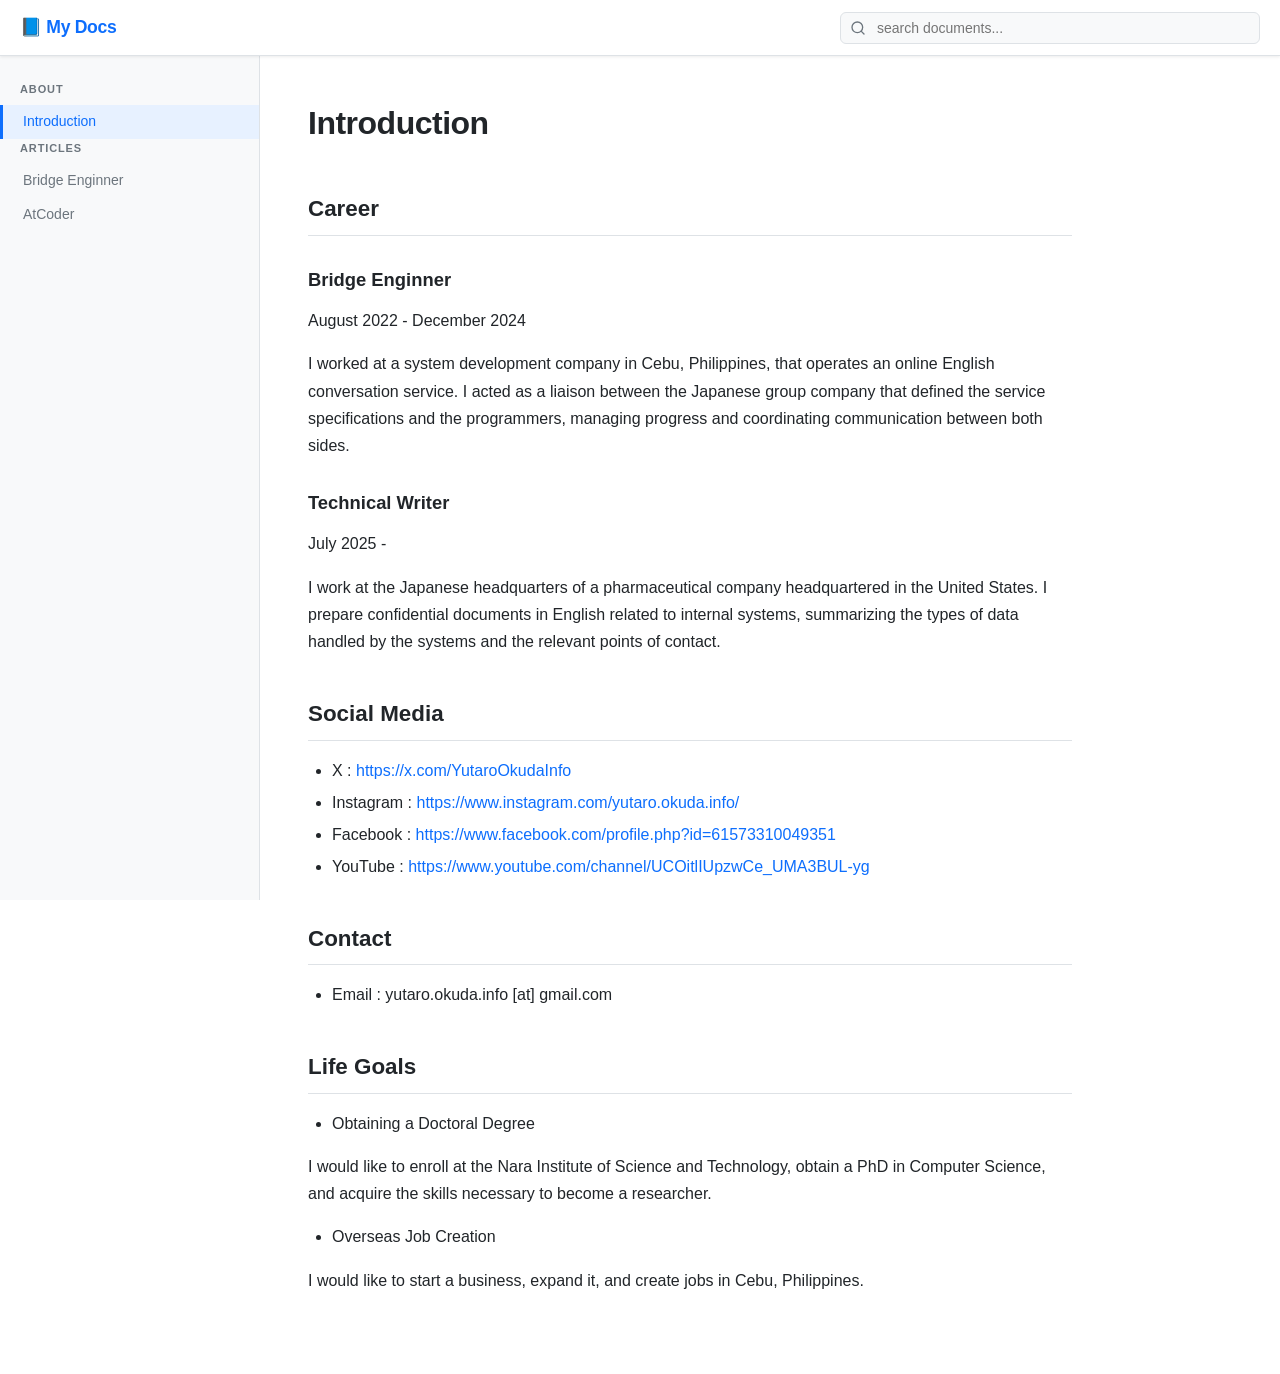
==== commit c0d2f62d: "atcoder" ====
--- a/index.html
+++ b/index.html
@@ -112,6 +112,9 @@
             <li>
               <a href="#" data-page="bridge">Bridge Enginner</a>
             </li>
+            <li>
+              <a href="#" data-page="atcoder">AtCoder</a>
+            </li>
           </ul>
         </div>
       </aside>
@@ -119,194 +122,10 @@
       <!-- MAIN CONTENT -->
       <main class="main">
         <div class="content">
-          <!-- Introduction -->
           <div class="article-section active" id="page-introduction">
-            <h1>Introduction</h1>
-            <!-- Career -->
-            <h2>Career</h2>
-            <h3>Bridge Enginner</h3>
-            <p>August 2022 - December 2024</p>
-            <p>
-              I worked at a system development company in Cebu, Philippines,
-              that operates an online English conversation service. I acted as a
-              liaison between the Japanese group company that defined the
-              service specifications and the programmers, managing progress and
-              coordinating communication between both sides.
-            </p>
-            <h3>Technical Writer</h3>
-            <p>July 2025 -</p>
-            <p>
-              I work at the Japanese headquarters of a pharmaceutical company
-              headquartered in the United States. I prepare confidential
-              documents in English related to internal systems, summarizing the
-              types of data handled by the systems and the relevant points of
-              contact.
-            </p>
-            <h2>Social Media</h2>
-            <ul>
-              <li>
-                X :
-                <a href="https://x.com/YutaroOkudaInfo" target="_blank"
-                  >https://x.com/YutaroOkudaInfo</a
-                >
-              </li>
-              <li>
-                Instagram :
-                <a
-                  href="https://www.instagram.com/yutaro.okuda.info/"
-                  target="_blank"
-                  >https://www.instagram.com/yutaro.okuda.info/</a
-                >
-              </li>
-              <li>
-                Facebook :
-                <a
-                  href="https://www.facebook.com/profile.php?id=61573310049351"
-                  target="_blank"
-                  style="overflow-wrap: anywhere"
-                  >https://www.facebook.com/profile.php?id=61573310049351</a
-                >
-              </li>
-
-              <li>
-                YouTube :
-                <a
-                  href="https://www.youtube.com/channel/UCOitlIUpzwCe_UMA3BUL-yg"
-                  target="_blank"
-                  style="overflow-wrap: anywhere"
-                  >https://www.youtube.com/channel/UCOitlIUpzwCe_UMA3BUL-yg
-                </a>
-              </li>
-            </ul>
-            <h2>Contact</h2>
-            <ul>
-              <li>Email : yutaro.okuda.info [at] gmail.com</li>
-            </ul>
-            <h2>Life Goals</h2>
-            <ul>
-              <li>Obtaining a Doctoral Degree</li>
-            </ul>
-            <p>
-              I would like to enroll at the Nara Institute of Science and
-              Technology, obtain a PhD in Computer Science, and acquire the
-              skills necessary to become a researcher.
-            </p>
-            <ul>
-              <li>Overseas Job Creation</li>
-            </ul>
-            <p>
-              I would like to start a business, expand it, and create jobs in
-              Cebu, Philippines.
-            </p>
+            <p>Loading...</p>
           </div>
-
-          <!-- Bridge Engineer -->
-          <div class="article-section" id="page-bridge">
-            <h1>Bridge Engineer</h1>
-            <h2>My Experience</h2>
-            <p>
-              I worked as a bridge engineer in Cebu, Philippines, from August
-              2022 to December 2024. In this article, I will summarize what I
-              learned from that experience.
-            </p>
-            <h2>Job Description</h2>
-            <p>
-              A bridge engineer acts as an intermediary between the programming
-              team and the business team that defines the specifications of web
-              services. The role involves managing project progress and handling
-              inquiries from both sides.
-            </p>
-            <p>
-              You might wonder why the programmers and the business team don’t
-              communicate directly. While that is possible, there are two main
-              reasons why bridge engineers are needed.
-            </p>
-            <p>
-              First, it allows both sides to focus on their core
-              responsibilities. Programmers are responsible for writing code,
-              and the business team is responsible for defining specifications.
-              Tasks like progress management and handling inquiries are not part
-              of their primary roles. By taking on these responsibilities, a
-              bridge engineer reduces their workload.
-            </p>
-            <p>
-              Second, a bridge engineer helps prevent miscommunication. When the
-              programming team and the business team are from different
-              countries, misunderstandings can easily occur. In my case, the
-              programmers were Filipino and the business team was Japanese. Even
-              if both sides communicate in English, subtle differences in nuance
-              can lead to mismatched expectations. This can result in a product
-              that differs from what the business team originally envisioned. A
-              bridge engineer fills this gap by ensuring that the developed
-              service meets the business requirements.
-            </p>
-            <p>
-              Whether a bridge engineer reads code or conducts testing depends
-              on the company. In my case, I was involved in both. Overall, the
-              role involves supporting both sides while managing progress and
-              communication.
-            </p>
-            <h2>Pros and Cons</h2>
-            <p>
-              This role is well suited for people who enjoy communicating with
-              individuals from other countries and are comfortable using English
-              or other foreign languages. It also helps if you are open to
-              learning programming skills.
-            </p>
-            <p>
-              On the other hand, it may not be suitable for those who prefer
-              working independently without much communication or who do not
-              enjoy interacting with people from different cultures.
-            </p>
-            <h2>Required skills</h2>
-            <p>
-              Proficiency in a language other than your native one, such as
-              English, is essential. Programming skills are not strictly
-              required at the beginning, as they can be learned on the job.
-            </p>
-            <p>
-              In my case, I had a decent level of English but no professional
-              programming experience when I was hired. My skills were at the
-              level of being able to create a simple to-do list using PHP.
-            </p>
-            <h2>Applying for a job</h2>
-            <p>
-              If you search for “bridge engineer” on job sites like Indeed, you
-              can find many opportunities. In my case, I found over 500 listings
-              from Japanese companies.
-            </p>
-            <p>
-              It’s important to keep applying regardless of whether you think
-              you’ll be accepted or not. Creating a simple web service as a
-              portfolio and being able to explain what you built will help. You
-              should also clearly state your language proficiency on your
-              resume. I included the results of English tests I had taken.
-            </p>
-            <p>
-              If you get an interview, focus on demonstrating your ability to
-              communicate in a foreign language, your basic programming
-              knowledge, and what you find appealing about the company you
-              applied to.
-            </p>
-            <h2>Summary</h2>
-            <p>
-              I would highly recommend that people who enjoy speaking foreign
-              languages—especially English—or communicating with people from
-              different countries consider becoming a bridge engineer.
-            </p>
-            <p>
-              This role allows you to develop your skills while working in the
-              ever-growing IT industry and doing something you enjoy. It’s also
-              a good option for those who find it challenging to spend all their
-              time writing code. While you may occasionally read code, the role
-              includes a variety of other tasks.
-            </p>
-            <p>
-              You can improve your programming skills while communicating with
-              people overseas and earning a salary. If you’re interested, it’s
-              definitely worth exploring further.
-            </p>
-          </div>
+          <div class="article-section" id="page-bridge"><p>Loading...</p></div>
         </div>
         <!-- /.content -->
       </main>
@@ -351,11 +170,46 @@
         overlay.classList.remove("active");
       }
 
-      // ===== 各ページの元HTMLを保存 =====
+      // ===== ページコンテンツの読み込み =====
       const pageOriginals = {};
-      document.querySelectorAll(".article-section").forEach((sec) => {
-        pageOriginals[sec.id] = sec.innerHTML;
-      });
+
+      const PAGES = [
+        { id: "introduction", file: "pages/introduction.html" },
+        { id: "bridge", file: "pages/bridge.html" },
+        { id: "atcoder", file: "pages/atcoder.html" },
+      ];
+
+      async function loadPages() {
+        const content = document.querySelector(".content");
+        const refs = {};
+        PAGES.forEach(({ id }, i) => {
+          const el = document.querySelector("#page-" + id);
+          refs[id] = { el, active: i === 0 };
+        });
+
+        await Promise.all(
+          PAGES.map(({ id, file }) =>
+            fetch(file, { cache: "no-store" })
+              .then((r) => r.text())
+              .then((html) => {
+                let { el, active } = refs[id];
+                if (!el || !el.isConnected) {
+                  el = document.createElement("div");
+                  el.id = "page-" + id;
+                  el.className = "article-section" + (active ? " active" : "");
+                  content.appendChild(el);
+                }
+                el.innerHTML = html;
+              })
+              .catch((err) => console.error("fetch failed:", id, err)),
+          ),
+        );
+        document.querySelectorAll(".article-section").forEach((sec) => {
+          pageOriginals[sec.id] = sec.innerHTML;
+        });
+      }
+
+      loadPages();
 
       // ===== ナビゲーション =====
       function navigate(page) {
